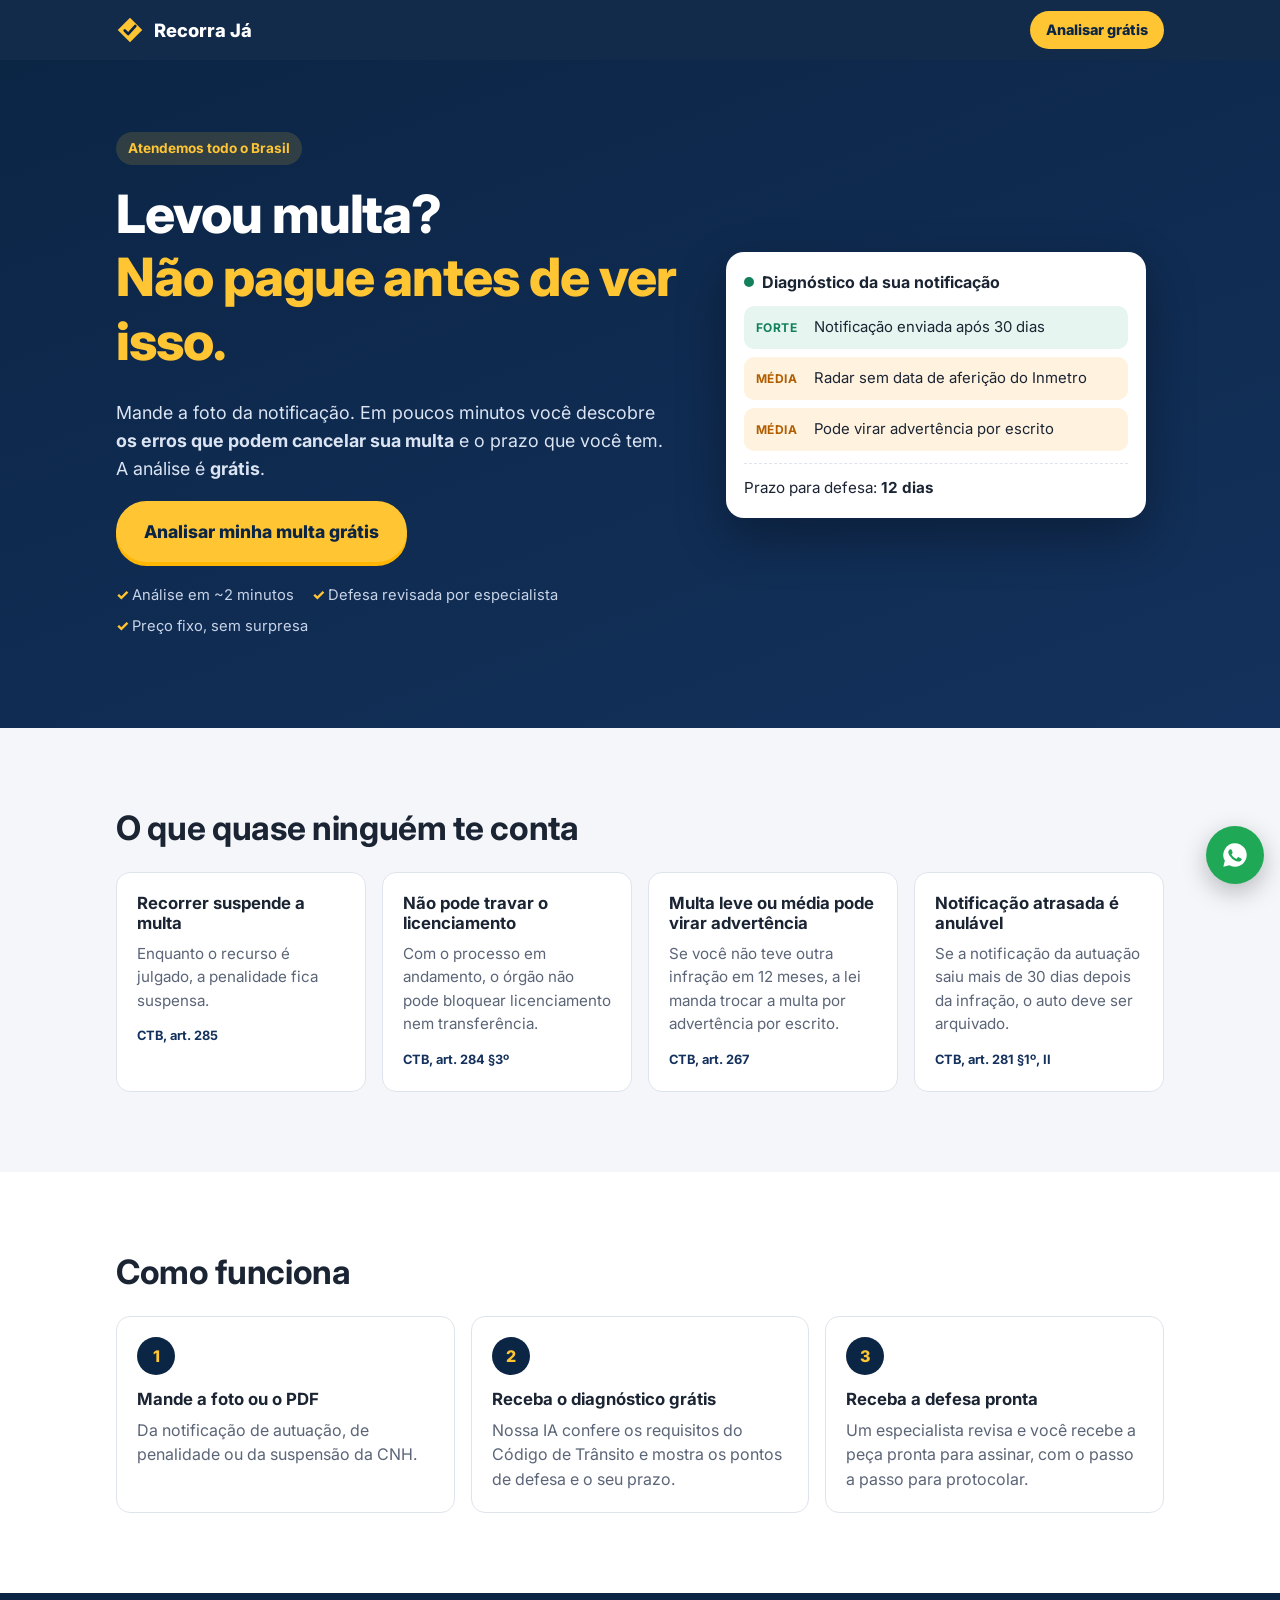
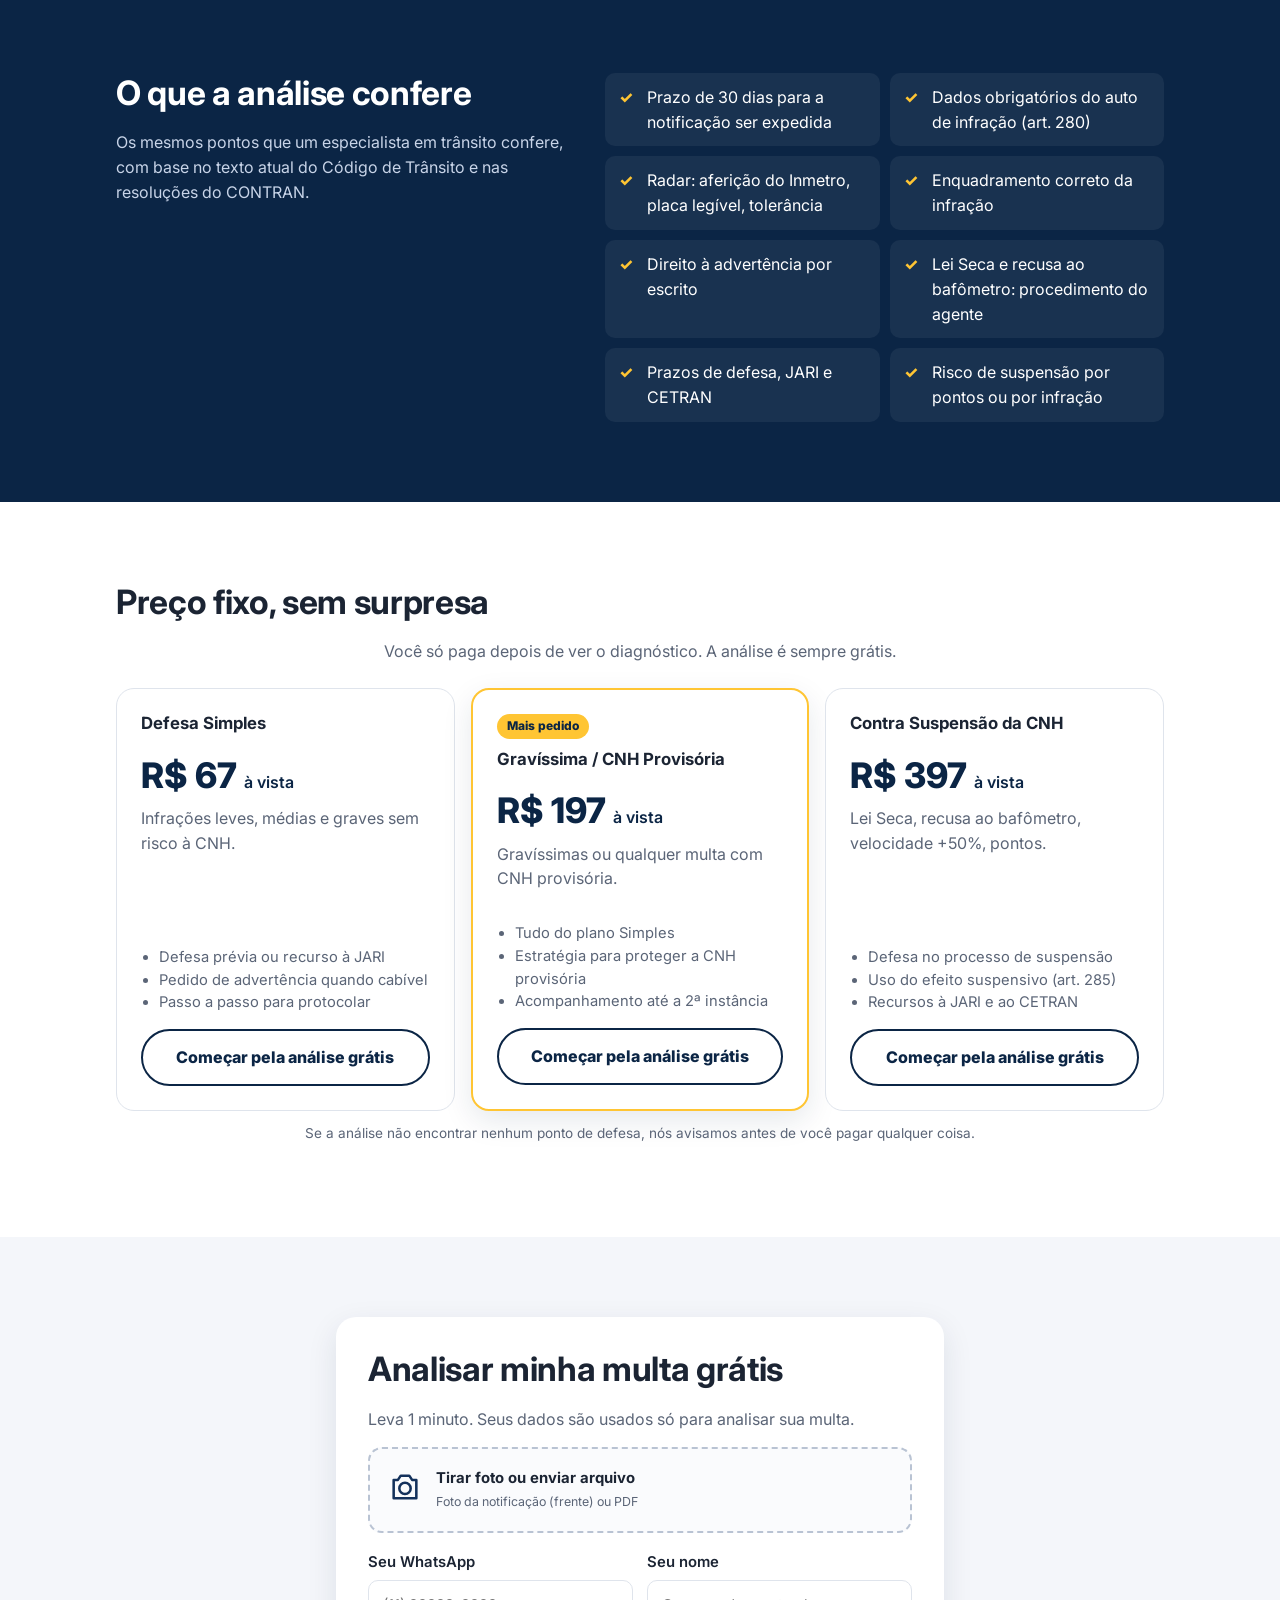
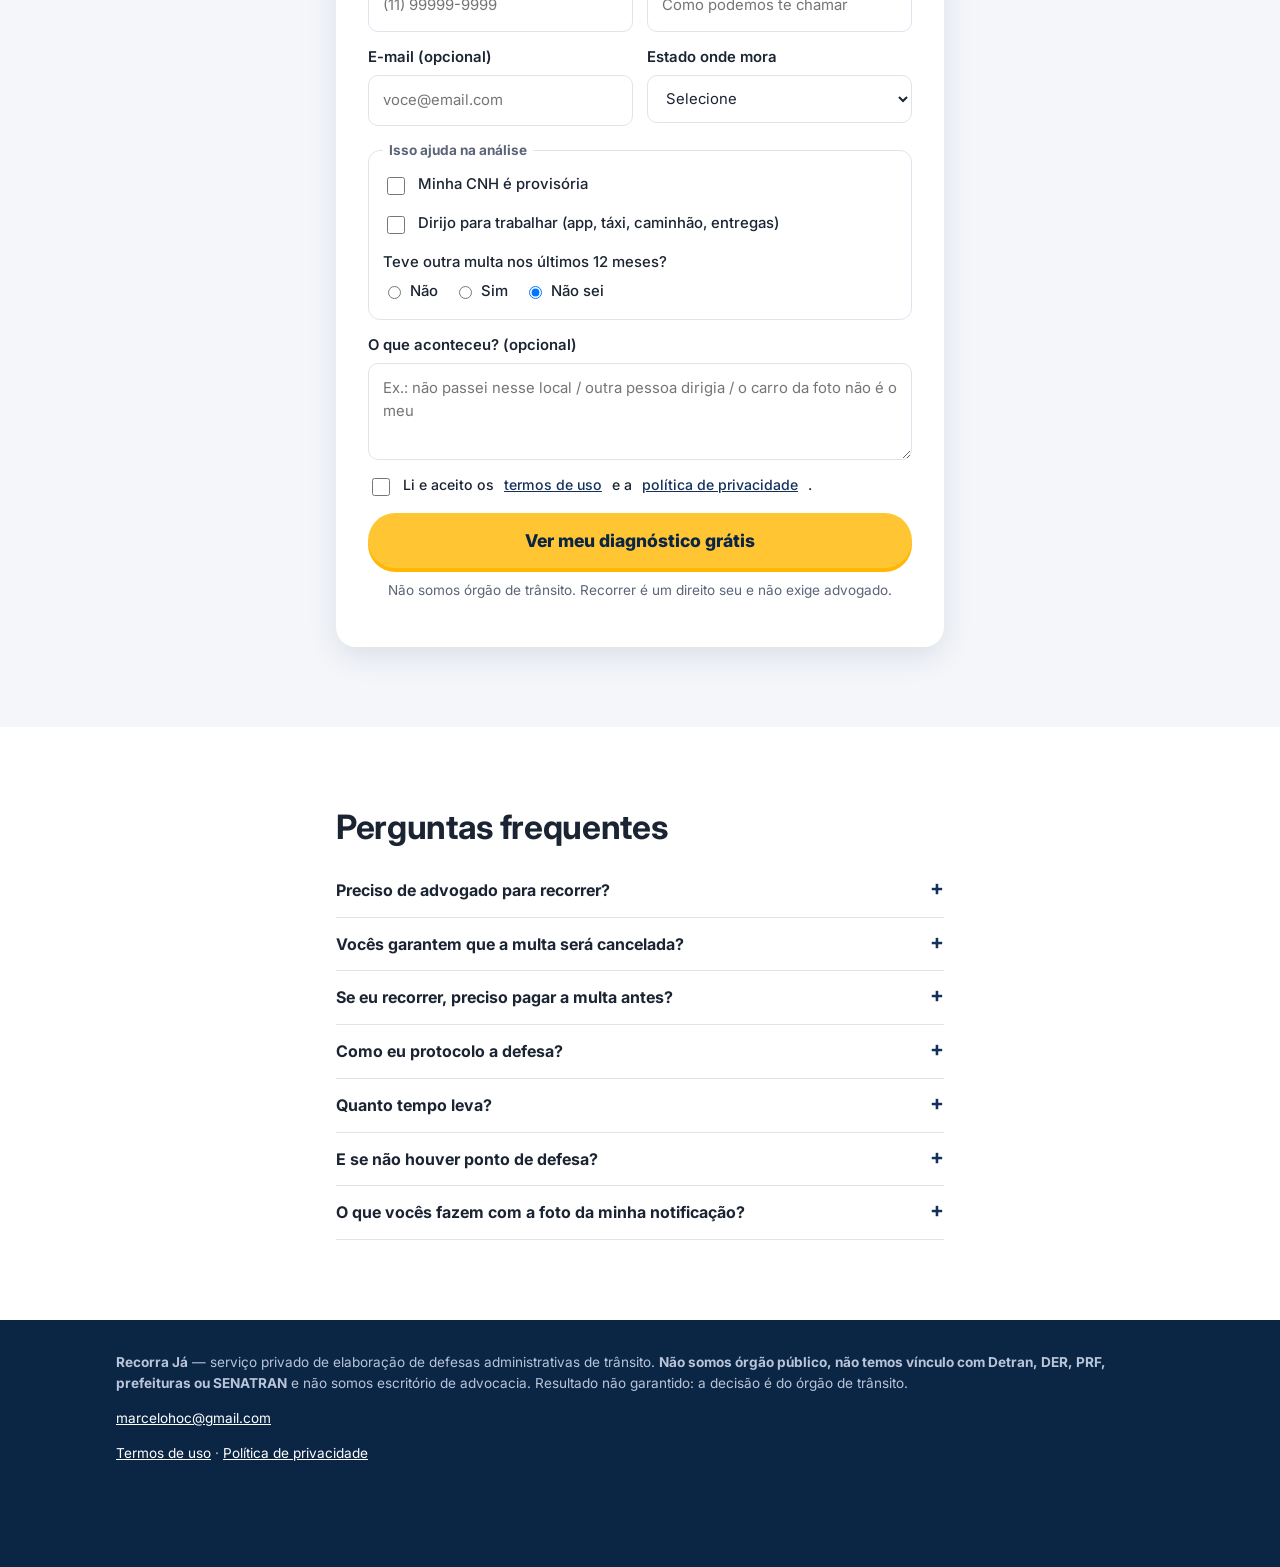
==== index.html @ ececc725 "Site Recorra Já: página de vendas e diagnóstico de multas com IA Co-Authored-By: Claude Opus 5.5 <no" ====
<!doctype html>
<html lang="pt-BR">
<head>
  <meta charset="utf-8">
  <meta name="viewport" content="width=device-width, initial-scale=1">
  <title>Recorra Já — Defesa de multa de trânsito com análise grátis</title>
  <meta name="description" content="Mande a foto da notificação e descubra em minutos os erros que podem cancelar sua multa. Defesa pronta, revisada por especialista, para todo o Brasil.">
  <meta property="og:title" content="Levou multa? Veja se ela tem erro antes de pagar.">
  <meta property="og:description" content="Análise grátis da sua notificação em minutos. Defesa pronta a partir de R$ 67.">
  <meta property="og:type" content="website">
  <meta name="theme-color" content="#0b2545">
  <link rel="icon" href="favicon.svg" type="image/svg+xml">
  <link rel="preconnect" href="https://fonts.googleapis.com">
  <link rel="preconnect" href="https://fonts.gstatic.com" crossorigin>
  <link href="https://fonts.googleapis.com/css2?family=Inter:wght@400;500;600;700;800&display=swap" rel="stylesheet">
  <link rel="stylesheet" href="assets/style.css">
  <script src="config.js"></script>
</head>
<body>

<header class="topo">
  <div class="wrap topo-in">
    <a class="logo" href="#" aria-label="Recorra Já — início">
      <svg width="28" height="28" viewBox="0 0 32 32" aria-hidden="true"><path d="M16 2 30 16 16 30 2 16Z" fill="#ffc533"/><path d="m10 16.5 4 4 8-9" fill="none" stroke="#0b2545" stroke-width="3.2" stroke-linecap="round" stroke-linejoin="round"/></svg>
      <span>Recorra Já</span>
    </a>
    <a class="btn btn-sm" href="#analisar">Analisar grátis</a>
  </div>
</header>

<main>

<!-- HERO -->
<section class="hero">
  <div class="wrap hero-in">
    <div>
      <p class="selo">Atendemos todo o Brasil</p>
      <h1>Levou multa? <span class="destaque">Não pague antes de ver isso.</span></h1>
      <p class="sub">Mande a foto da notificação. Em poucos minutos você descobre <b>os erros que podem cancelar sua multa</b> e o prazo que você tem. A análise é <b>grátis</b>.</p>
      <a class="btn btn-lg" href="#analisar">Analisar minha multa grátis</a>
      <ul class="garantias">
        <li>Análise em ~2 minutos</li>
        <li>Defesa revisada por especialista</li>
        <li>Preço fixo, sem surpresa</li>
      </ul>
    </div>
    <div class="hero-card" aria-hidden="true">
      <div class="hc-top"><span class="hc-dot"></span>Diagnóstico da sua notificação</div>
      <div class="hc-row forte"><b>Forte</b> Notificação enviada após 30 dias</div>
      <div class="hc-row media"><b>Média</b> Radar sem data de aferição do Inmetro</div>
      <div class="hc-row media"><b>Média</b> Pode virar advertência por escrito</div>
      <div class="hc-prazo">Prazo para defesa: <b>12 dias</b></div>
    </div>
  </div>
</section>

<!-- FATOS -->
<section class="fatos">
  <div class="wrap">
    <h2>O que quase ninguém te conta</h2>
    <div class="grid-4">
      <article class="fato"><h3>Recorrer suspende a multa</h3><p>Enquanto o recurso é julgado, a penalidade fica suspensa.</p><small>CTB, art. 285</small></article>
      <article class="fato"><h3>Não pode travar o licenciamento</h3><p>Com o processo em andamento, o órgão não pode bloquear licenciamento nem transferência.</p><small>CTB, art. 284 §3º</small></article>
      <article class="fato"><h3>Multa leve ou média pode virar advertência</h3><p>Se você não teve outra infração em 12 meses, a lei manda trocar a multa por advertência por escrito.</p><small>CTB, art. 267</small></article>
      <article class="fato"><h3>Notificação atrasada é anulável</h3><p>Se a notificação da autuação saiu mais de 30 dias depois da infração, o auto deve ser arquivado.</p><small>CTB, art. 281 §1º, II</small></article>
    </div>
  </div>
</section>

<!-- COMO FUNCIONA -->
<section class="como">
  <div class="wrap">
    <h2>Como funciona</h2>
    <ol class="passos">
      <li><span>1</span><h3>Mande a foto ou o PDF</h3><p>Da notificação de autuação, de penalidade ou da suspensão da CNH.</p></li>
      <li><span>2</span><h3>Receba o diagnóstico grátis</h3><p>Nossa IA confere os requisitos do Código de Trânsito e mostra os pontos de defesa e o seu prazo.</p></li>
      <li><span>3</span><h3>Receba a defesa pronta</h3><p>Um especialista revisa e você recebe a peça pronta para assinar, com o passo a passo para protocolar.</p></li>
    </ol>
  </div>
</section>

<!-- O QUE VERIFICAMOS -->
<section class="verifica">
  <div class="wrap two-col">
    <div>
      <h2>O que a análise confere</h2>
      <p class="muted">Os mesmos pontos que um especialista em trânsito confere, com base no texto atual do Código de Trânsito e nas resoluções do CONTRAN.</p>
    </div>
    <ul class="check">
      <li>Prazo de 30 dias para a notificação ser expedida</li>
      <li>Dados obrigatórios do auto de infração (art. 280)</li>
      <li>Radar: aferição do Inmetro, placa legível, tolerância</li>
      <li>Enquadramento correto da infração</li>
      <li>Direito à advertência por escrito</li>
      <li>Lei Seca e recusa ao bafômetro: procedimento do agente</li>
      <li>Prazos de defesa, JARI e CETRAN</li>
      <li>Risco de suspensão por pontos ou por infração</li>
    </ul>
  </div>
</section>

<!-- PLANOS -->
<section class="planos" id="planos">
  <div class="wrap">
    <h2>Preço fixo, sem surpresa</h2>
    <p class="muted center">Você só paga depois de ver o diagnóstico. A análise é sempre grátis.</p>
    <div class="grid-3" id="lista-planos"></div>
    <p class="nota center">Se a análise não encontrar nenhum ponto de defesa, nós avisamos antes de você pagar qualquer coisa.</p>
  </div>
</section>

<!-- DIAGNÓSTICO -->
<section class="analisar" id="analisar">
  <div class="wrap estreito">
    <div id="painel-form">
      <h2>Analisar minha multa grátis</h2>
      <p class="muted">Leva 1 minuto. Seus dados são usados só para analisar sua multa.</p>

      <form id="form" novalidate>
        <label class="upload" id="upload">
          <input type="file" id="arquivo" accept="image/*,application/pdf" required>
          <span class="up-icone" aria-hidden="true">
            <svg width="34" height="34" viewBox="0 0 24 24" fill="none" stroke="currentColor" stroke-width="1.8" stroke-linecap="round" stroke-linejoin="round"><path d="M4 7h3l2-3h6l2 3h3v13H4z"/><circle cx="12" cy="13" r="4"/></svg>
          </span>
          <span class="up-texto"><b>Tirar foto ou enviar arquivo</b><small>Foto da notificação (frente) ou PDF</small></span>
        </label>
        <p class="arquivo-nome" id="arquivo-nome" hidden></p>

        <div class="campos">
          <label>Seu WhatsApp<input type="tel" id="whatsapp" inputmode="tel" autocomplete="tel" placeholder="(11) 99999-9999" required></label>
          <label>Seu nome<input type="text" id="nome" autocomplete="name" placeholder="Como podemos te chamar"></label>
          <label>E-mail (opcional)<input type="email" id="email" autocomplete="email" placeholder="voce@email.com"></label>
          <label>Estado onde mora
            <select id="uf">
              <option value="">Selecione</option>
              <option>AC</option><option>AL</option><option>AP</option><option>AM</option><option>BA</option><option>CE</option><option>DF</option><option>ES</option><option>GO</option><option>MA</option><option>MT</option><option>MS</option><option>MG</option><option>PA</option><option>PB</option><option>PR</option><option>PE</option><option>PI</option><option>RJ</option><option>RN</option><option>RS</option><option>RO</option><option>RR</option><option>SC</option><option>SP</option><option>SE</option><option>TO</option>
            </select>
          </label>
        </div>

        <fieldset class="opcoes">
          <legend>Isso ajuda na análise</legend>
          <label class="chk"><input type="checkbox" id="cnh_provisoria"> Minha CNH é provisória</label>
          <label class="chk"><input type="checkbox" id="profissional"> Dirijo para trabalhar (app, táxi, caminhão, entregas)</label>
          <div class="radio-linha">
            <span>Teve outra multa nos últimos 12 meses?</span>
            <label><input type="radio" name="outra" value="não"> Não</label>
            <label><input type="radio" name="outra" value="sim"> Sim</label>
            <label><input type="radio" name="outra" value="não sei" checked> Não sei</label>
          </div>
        </fieldset>

        <label>O que aconteceu? (opcional)
          <textarea id="relato" rows="3" placeholder="Ex.: não passei nesse local / outra pessoa dirigia / o carro da foto não é o meu"></textarea>
        </label>

        <label class="chk consent"><input type="checkbox" id="consentimento" required> Li e aceito os <a href="termos.html" target="_blank">termos de uso</a> e a <a href="privacidade.html" target="_blank">política de privacidade</a>.</label>

        <p class="erro" id="erro" role="alert" hidden></p>
        <button class="btn btn-lg btn-bloco" type="submit" id="enviar">Ver meu diagnóstico grátis</button>
        <p class="nota center">Não somos órgão de trânsito. Recorrer é um direito seu e não exige advogado.</p>
      </form>
    </div>

    <div id="painel-carregando" hidden>
      <div class="carregando">
        <div class="spinner" aria-hidden="true"></div>
        <h2>Analisando sua notificação…</h2>
        <ul class="etapas" id="etapas">
          <li>Lendo os dados da notificação</li>
          <li>Conferindo os requisitos do auto de infração</li>
          <li>Verificando prazos de expedição e de defesa</li>
          <li>Procurando pontos de defesa</li>
          <li>Montando seu diagnóstico</li>
        </ul>
        <p class="muted">Pode levar até 2 minutos. Não feche esta página.</p>
      </div>
    </div>

    <div id="painel-resultado" hidden></div>
  </div>
</section>

<!-- FAQ -->
<section class="faq">
  <div class="wrap estreito">
    <h2>Perguntas frequentes</h2>
    <details><summary>Preciso de advogado para recorrer?</summary><p>Não. A defesa prévia e os recursos à JARI e ao CETRAN são administrativos e podem ser apresentados pelo próprio motorista ou proprietário. Nós preparamos a peça; você assina e protocola (ou nos chama para ajudar).</p></details>
    <details><summary>Vocês garantem que a multa será cancelada?</summary><p>Não, e desconfie de quem garante. Quem decide é o órgão de trânsito. O que garantimos é uma defesa técnica, dentro do prazo, baseada nos erros reais encontrados na sua notificação.</p></details>
    <details><summary>Se eu recorrer, preciso pagar a multa antes?</summary><p>Não. O recurso pode ser apresentado sem pagar a multa (CTB, art. 286). Se você pagar e o recurso for aceito, tem direito à devolução corrigida.</p></details>
    <details><summary>Como eu protocolo a defesa?</summary><p>Junto com a defesa você recebe o passo a passo para o seu órgão: pelo site ou app do Detran/órgão autuador, pela Carteira Digital de Trânsito quando disponível, ou presencialmente.</p></details>
    <details><summary>Quanto tempo leva?</summary><p>O diagnóstico sai em minutos. A defesa revisada é entregue em até 24 horas úteis após o pagamento, ou antes se o seu prazo estiver perto do fim.</p></details>
    <details><summary>E se não houver ponto de defesa?</summary><p>Nós te avisamos no diagnóstico, antes de qualquer pagamento. Se depois da revisão não houver defesa possível, devolvemos 100% do valor.</p></details>
    <details><summary>O que vocês fazem com a foto da minha notificação?</summary><p>Usamos só para analisar a sua multa e preparar a sua defesa. Não vendemos nem compartilhamos seus dados para outros fins. Veja a <a href="privacidade.html">política de privacidade</a>.</p></details>
  </div>
</section>

</main>

<footer class="rodape">
  <div class="wrap">
    <p><b>Recorra Já</b> — serviço privado de elaboração de defesas administrativas de trânsito. <b>Não somos órgão público, não temos vínculo com Detran, DER, PRF, prefeituras ou SENATRAN</b> e não somos escritório de advocacia. Resultado não garantido: a decisão é do órgão de trânsito.</p>
    <p id="dados-empresa"></p>
    <p><a href="termos.html">Termos de uso</a> · <a href="privacidade.html">Política de privacidade</a></p>
  </div>
</footer>

<a class="whats-flutuante" id="whats-flutuante" hidden aria-label="Falar no WhatsApp">
  <svg width="28" height="28" viewBox="0 0 24 24" fill="#fff" aria-hidden="true"><path d="M12 2a10 10 0 0 0-8.7 15l-1.3 5 5.1-1.3A10 10 0 1 0 12 2Zm5.5 14.2c-.2.7-1.3 1.3-1.9 1.4-.5.1-1.1.1-1.8-.1a16 16 0 0 1-1.6-.6 12.6 12.6 0 0 1-4.8-4.3 5.5 5.5 0 0 1-1.2-2.9 3.1 3.1 0 0 1 1-2.3 1 1 0 0 1 .7-.3h.5c.2 0 .4 0 .6.5l.9 2.1a.6.6 0 0 1 0 .5 1.9 1.9 0 0 1-.3.5l-.4.5c-.1.1-.3.3-.1.6a8.7 8.7 0 0 0 1.6 2 7.9 7.9 0 0 0 2.3 1.4c.3.1.5.1.6-.1l.9-1.1c.2-.3.4-.2.7-.1l2 1c.3.1.5.2.5.3a2.3 2.3 0 0 1-.1 1.2Z"/></svg>
</a>

<script src="assets/app.js"></script>
</body>
</html>
---- assets/style.css ----
:root {
  --azul: #0b2545;
  --azul-2: #13315c;
  --amarelo: #ffc533;
  --amarelo-2: #ffb703;
  --texto: #1b2433;
  --muted: #5b6577;
  --fundo: #ffffff;
  --fundo-2: #f4f6fa;
  --borda: #dfe4ec;
  --verde: #12805c;
  --verde-bg: #e6f5ef;
  --laranja: #b25e00;
  --laranja-bg: #fff3e0;
  --cinza-bg: #eef0f4;
  --vermelho: #b42318;
  --raio: 14px;
  --sombra: 0 10px 30px rgba(11, 37, 69, .10);
}

* { box-sizing: border-box; }
html { scroll-behavior: smooth; }
body {
  margin: 0;
  font-family: Inter, system-ui, -apple-system, "Segoe UI", Roboto, sans-serif;
  color: var(--texto);
  background: var(--fundo);
  line-height: 1.55;
  -webkit-font-smoothing: antialiased;
}
img, svg { max-width: 100%; }
a { color: var(--azul-2); }
h1, h2, h3 { line-height: 1.2; margin: 0 0 .5em; }
h2 { font-size: clamp(1.5rem, 4vw, 2.1rem); letter-spacing: -.01em; }
h3 { font-size: 1.05rem; }
p { margin: 0 0 1em; }

.wrap { width: 100%; max-width: 1080px; margin: 0 auto; padding: 0 16px; }
.estreito { max-width: 640px; }
.center { text-align: center; }
.muted { color: var(--muted); }
.nota { font-size: .85rem; color: var(--muted); margin-top: 12px; }
section { padding: 56px 0; }

/* Botões */
.btn {
  display: inline-block; border: 0; cursor: pointer; text-decoration: none; text-align: center;
  background: var(--amarelo); color: var(--azul); font-weight: 800; font-size: 1rem;
  padding: 14px 22px; border-radius: 999px; box-shadow: 0 4px 0 var(--amarelo-2);
  transition: transform .08s ease, box-shadow .08s ease, background .15s;
  font-family: inherit;
}
.btn:hover { background: #ffd35c; }
.btn:active { transform: translateY(2px); box-shadow: 0 2px 0 var(--amarelo-2); }
.btn:disabled { opacity: .6; cursor: progress; }
.btn-sm { padding: 8px 16px; font-size: .9rem; box-shadow: none; }
.btn-lg { padding: 17px 28px; font-size: 1.1rem; }
.btn-bloco { display: block; width: 100%; }
.btn-sec { background: #fff; color: var(--azul); border: 2px solid var(--azul); box-shadow: none; }
.btn-sec:hover { background: var(--fundo-2); }
.btn-whats { background: #1fa855; color: #fff; box-shadow: 0 4px 0 #16803f; }
.btn-whats:hover { background: #22b95d; }

/* Topo */
.topo { position: sticky; top: 0; z-index: 10; background: rgba(11, 37, 69, .97); backdrop-filter: blur(6px); }
.topo-in { display: flex; align-items: center; justify-content: space-between; height: 60px; }
.logo { display: flex; align-items: center; gap: 10px; color: #fff; text-decoration: none; font-weight: 800; font-size: 1.15rem; }

/* Hero */
.hero { background: linear-gradient(160deg, var(--azul) 0%, var(--azul-2) 100%); color: #fff; padding: 48px 0 64px; }
.hero-in { display: grid; gap: 40px; align-items: center; }
.selo { display: inline-block; background: rgba(255, 197, 51, .15); color: var(--amarelo); font-weight: 700; font-size: .85rem; padding: 6px 12px; border-radius: 999px; margin-bottom: 18px; }
.hero h1 { font-size: clamp(2rem, 7vw, 3.3rem); font-weight: 800; letter-spacing: -.02em; }
.destaque { color: var(--amarelo); display: block; }
.sub { font-size: 1.12rem; color: #dbe4f3; max-width: 560px; }
.garantias { list-style: none; padding: 0; margin: 22px 0 0; display: flex; flex-wrap: wrap; gap: 8px 18px; color: #c8d4e8; font-size: .92rem; }
.garantias li::before { content: "✓ "; color: var(--amarelo); font-weight: 800; }
.hero-card { background: #fff; color: var(--texto); border-radius: 18px; padding: 18px; box-shadow: 0 20px 50px rgba(0, 0, 0, .3); max-width: 420px; }
.hc-top { font-weight: 700; display: flex; align-items: center; gap: 8px; margin-bottom: 12px; }
.hc-dot { width: 10px; height: 10px; border-radius: 50%; background: var(--verde); }
.hc-row { padding: 10px 12px; border-radius: 10px; margin-bottom: 8px; font-size: .93rem; }
.hc-row b { display: inline-block; min-width: 54px; font-size: .75rem; text-transform: uppercase; letter-spacing: .04em; }
.hc-row.forte { background: var(--verde-bg); } .hc-row.forte b { color: var(--verde); }
.hc-row.media { background: var(--laranja-bg); } .hc-row.media b { color: var(--laranja); }
.hc-prazo { margin-top: 12px; padding-top: 12px; border-top: 1px dashed var(--borda); font-size: .95rem; }

/* Fatos */
.fatos { background: var(--fundo-2); }
.grid-4, .grid-3 { display: grid; gap: 16px; margin-top: 24px; }
.fato { background: #fff; border: 1px solid var(--borda); border-radius: var(--raio); padding: 20px; }
.fato p { color: var(--muted); font-size: .95rem; margin-bottom: 10px; }
.fato small { font-weight: 700; color: var(--azul-2); font-size: .8rem; }

/* Como funciona */
.passos { list-style: none; padding: 0; margin: 24px 0 0; display: grid; gap: 16px; counter-reset: p; }
.passos li { position: relative; padding: 20px 20px 20px 72px; border: 1px solid var(--borda); border-radius: var(--raio); }
.passos li span { position: absolute; left: 20px; top: 20px; width: 38px; height: 38px; display: grid; place-items: center; border-radius: 50%; background: var(--azul); color: var(--amarelo); font-weight: 800; }
.passos p { color: var(--muted); margin: 0; }

/* Verificação */
.verifica { background: var(--azul); color: #fff; }
.verifica .muted { color: #c8d4e8; }
.two-col { display: grid; gap: 24px; }
.check { list-style: none; padding: 0; margin: 0; display: grid; gap: 10px; }
.check li { padding: 12px 14px 12px 42px; background: rgba(255, 255, 255, .06); border-radius: 10px; position: relative; }
.check li::before { content: "✓"; position: absolute; left: 14px; color: var(--amarelo); font-weight: 800; }

/* Planos */
.plano { border: 1px solid var(--borda); border-radius: 18px; padding: 24px; display: flex; flex-direction: column; background: #fff; }
.plano.popular { border: 2px solid var(--amarelo); box-shadow: var(--sombra); }
.plano .tag { align-self: flex-start; background: var(--amarelo); color: var(--azul); font-size: .75rem; font-weight: 800; padding: 3px 10px; border-radius: 999px; margin-bottom: 10px; }
.plano .preco { font-size: 2.2rem; font-weight: 800; color: var(--azul); margin: 6px 0 4px; }
.plano .preco small { font-size: 1rem; font-weight: 600; }
.plano p { color: var(--muted); flex: 1; }
.plano ul { padding-left: 18px; color: var(--muted); font-size: .92rem; }

/* Formulário */
.analisar { background: var(--fundo-2); }
#painel-form, .carregando, .resultado { background: #fff; border-radius: 20px; padding: 24px; box-shadow: var(--sombra); }
form label { display: block; font-weight: 600; font-size: .93rem; margin-bottom: 14px; }
input[type=text], input[type=tel], input[type=email], select, textarea {
  display: block; width: 100%; margin-top: 6px; padding: 13px 14px; font: inherit; font-weight: 400;
  border: 1.5px solid var(--borda); border-radius: 10px; background: #fff; color: var(--texto);
}
input:focus, select:focus, textarea:focus { outline: 3px solid rgba(255, 197, 51, .5); border-color: var(--amarelo-2); }
.upload { display: flex; align-items: center; gap: 14px; border: 2px dashed #b9c3d3; border-radius: 14px; padding: 18px; cursor: pointer; background: #fafbfd; transition: border-color .15s, background .15s; }
.upload:hover, .upload.ok { border-color: var(--azul-2); background: #f1f5fb; }
.upload input { position: absolute; width: 1px; height: 1px; opacity: 0; }
.up-icone { color: var(--azul-2); flex: none; }
.up-texto b { display: block; }
.up-texto small { color: var(--muted); font-weight: 400; }
.arquivo-nome { font-size: .9rem; color: var(--verde); font-weight: 600; margin: 8px 0 0; }
.campos { display: grid; gap: 0 14px; margin-top: 18px; }
.opcoes { border: 1px solid var(--borda); border-radius: 12px; padding: 12px 14px 4px; margin: 0 0 14px; }
.opcoes legend { font-weight: 700; font-size: .85rem; padding: 0 6px; color: var(--muted); }
.chk { display: flex !important; gap: 10px; align-items: flex-start; font-weight: 500 !important; }
.chk input { margin-top: 4px; width: 18px; height: 18px; flex: none; }
.radio-linha { display: flex; flex-wrap: wrap; gap: 6px 16px; align-items: center; font-size: .93rem; margin-bottom: 12px; }
.radio-linha span { width: 100%; font-weight: 500; }
.radio-linha label { display: flex; gap: 6px; align-items: center; margin: 0; font-weight: 500; }
.consent { font-size: .88rem; }
.erro { background: #fdecea; color: var(--vermelho); padding: 12px 14px; border-radius: 10px; font-weight: 600; font-size: .93rem; }

/* Carregando */
.carregando { text-align: center; }
.spinner { width: 54px; height: 54px; margin: 8px auto 18px; border: 5px solid var(--cinza-bg); border-top-color: var(--amarelo-2); border-radius: 50%; animation: gira 1s linear infinite; }
@keyframes gira { to { transform: rotate(360deg); } }
.etapas { list-style: none; padding: 0; text-align: left; max-width: 380px; margin: 18px auto; }
.etapas li { padding: 6px 0 6px 30px; position: relative; color: #9aa3b2; transition: color .3s; }
.etapas li::before { content: "○"; position: absolute; left: 6px; }
.etapas li.ativa { color: var(--texto); font-weight: 600; }
.etapas li.ativa::before { content: "◐"; color: var(--amarelo-2); }
.etapas li.feita { color: var(--verde); }
.etapas li.feita::before { content: "✓"; color: var(--verde); }

/* Resultado */
.res-topo { display: flex; justify-content: space-between; align-items: baseline; gap: 10px; flex-wrap: wrap; }
.res-pedido { font-size: .8rem; color: var(--muted); }
.prazo-box { display: flex; align-items: center; gap: 14px; padding: 14px 16px; border-radius: 14px; margin: 14px 0; background: var(--cinza-bg); }
.prazo-box .dias { font-size: 2rem; font-weight: 800; line-height: 1; }
.prazo-box.urgente { background: #fdecea; } .prazo-box.urgente .dias { color: var(--vermelho); }
.prazo-box.ok { background: var(--verde-bg); } .prazo-box.ok .dias { color: var(--verde); }
.dados-multa { font-size: .92rem; background: var(--fundo-2); border-radius: 12px; padding: 12px 14px; margin: 12px 0; }
.dados-multa div { display: flex; justify-content: space-between; gap: 12px; padding: 3px 0; }
.dados-multa span { color: var(--muted); }
.dados-multa b { text-align: right; }
.pontos { list-style: none; padding: 0; margin: 10px 0; display: grid; gap: 10px; }
.ponto { border-radius: 12px; padding: 12px 14px; border-left: 5px solid; }
.ponto.forte { background: var(--verde-bg); border-color: var(--verde); }
.ponto.media { background: var(--laranja-bg); border-color: var(--laranja); }
.ponto.fraca { background: var(--cinza-bg); border-color: #8c96a8; }
.ponto .forca { font-size: .7rem; font-weight: 800; text-transform: uppercase; letter-spacing: .05em; }
.ponto.forte .forca { color: var(--verde); } .ponto.media .forca { color: var(--laranja); } .ponto.fraca .forca { color: #5b6577; }
.ponto h4 { margin: 2px 0 4px; font-size: 1rem; }
.ponto p { margin: 0; font-size: .93rem; }
.ponto small { display: block; margin-top: 6px; color: var(--muted); font-size: .8rem; }
.bloqueado { position: relative; border: 1px dashed #b9c3d3; border-radius: 12px; padding: 14px; margin: 14px 0; overflow: hidden; }
.bloqueado .borrado { filter: blur(4px); user-select: none; color: var(--muted); font-family: Georgia, serif; font-size: .9rem; }
.bloqueado .cadeado { position: absolute; inset: 0; display: grid; place-items: center; background: rgba(255, 255, 255, .55); font-weight: 700; text-align: center; padding: 10px; }
.oferta { border: 2px solid var(--amarelo); border-radius: 16px; padding: 18px; margin-top: 18px; background: #fffaf0; }
.oferta .preco { font-size: 2rem; font-weight: 800; color: var(--azul); }
.oferta .acoes { display: grid; gap: 10px; margin-top: 12px; }
.alerta { background: #fdecea; color: var(--vermelho); border-radius: 12px; padding: 12px 14px; font-weight: 600; font-size: .93rem; margin: 12px 0; }
.pendencias { font-size: .92rem; color: var(--muted); }

/* FAQ */
details { border-bottom: 1px solid var(--borda); padding: 14px 0; }
summary { font-weight: 700; cursor: pointer; list-style: none; display: flex; justify-content: space-between; gap: 10px; }
summary::after { content: "+"; font-size: 1.3rem; line-height: 1; color: var(--azul-2); }
details[open] summary::after { content: "–"; }
details p { color: var(--muted); margin: 10px 0 0; }

/* Rodapé */
.rodape { background: var(--azul); color: #b8c4d8; font-size: .85rem; padding: 32px 0 90px; }
.rodape a { color: #fff; }

/* WhatsApp flutuante */
.whats-flutuante { position: fixed; right: 16px; bottom: 16px; width: 58px; height: 58px; border-radius: 50%; background: #1fa855; display: grid; place-items: center; box-shadow: 0 8px 24px rgba(0, 0, 0, .25); z-index: 20; }

/* Páginas legais */
.legal { padding: 40px 0 60px; }
.legal h1 { font-size: 1.8rem; }
.legal h2 { font-size: 1.2rem; margin-top: 1.6em; }
.legal p, .legal li { color: #3a4456; }

@media (min-width: 720px) {
  section { padding: 80px 0; }
  .hero { padding: 72px 0 90px; }
  .hero-in { grid-template-columns: 1.3fr 1fr; }
  .grid-4 { grid-template-columns: repeat(2, 1fr); }
  .grid-3 { grid-template-columns: repeat(3, 1fr); }
  .passos { grid-template-columns: repeat(3, 1fr); }
  .passos li { padding: 72px 20px 20px; }
  .two-col { grid-template-columns: 1fr 1.2fr; align-items: start; }
  .check { grid-template-columns: 1fr 1fr; }
  .campos { grid-template-columns: 1fr 1fr; }
  #painel-form, .carregando, .resultado { padding: 32px; }
  .oferta .acoes { grid-template-columns: 1fr 1fr; }
}
@media (min-width: 1000px) {
  .grid-4 { grid-template-columns: repeat(4, 1fr); }
}
@media (prefers-reduced-motion: reduce) {
  * { animation: none !important; transition: none !important; scroll-behavior: auto !important; }
}
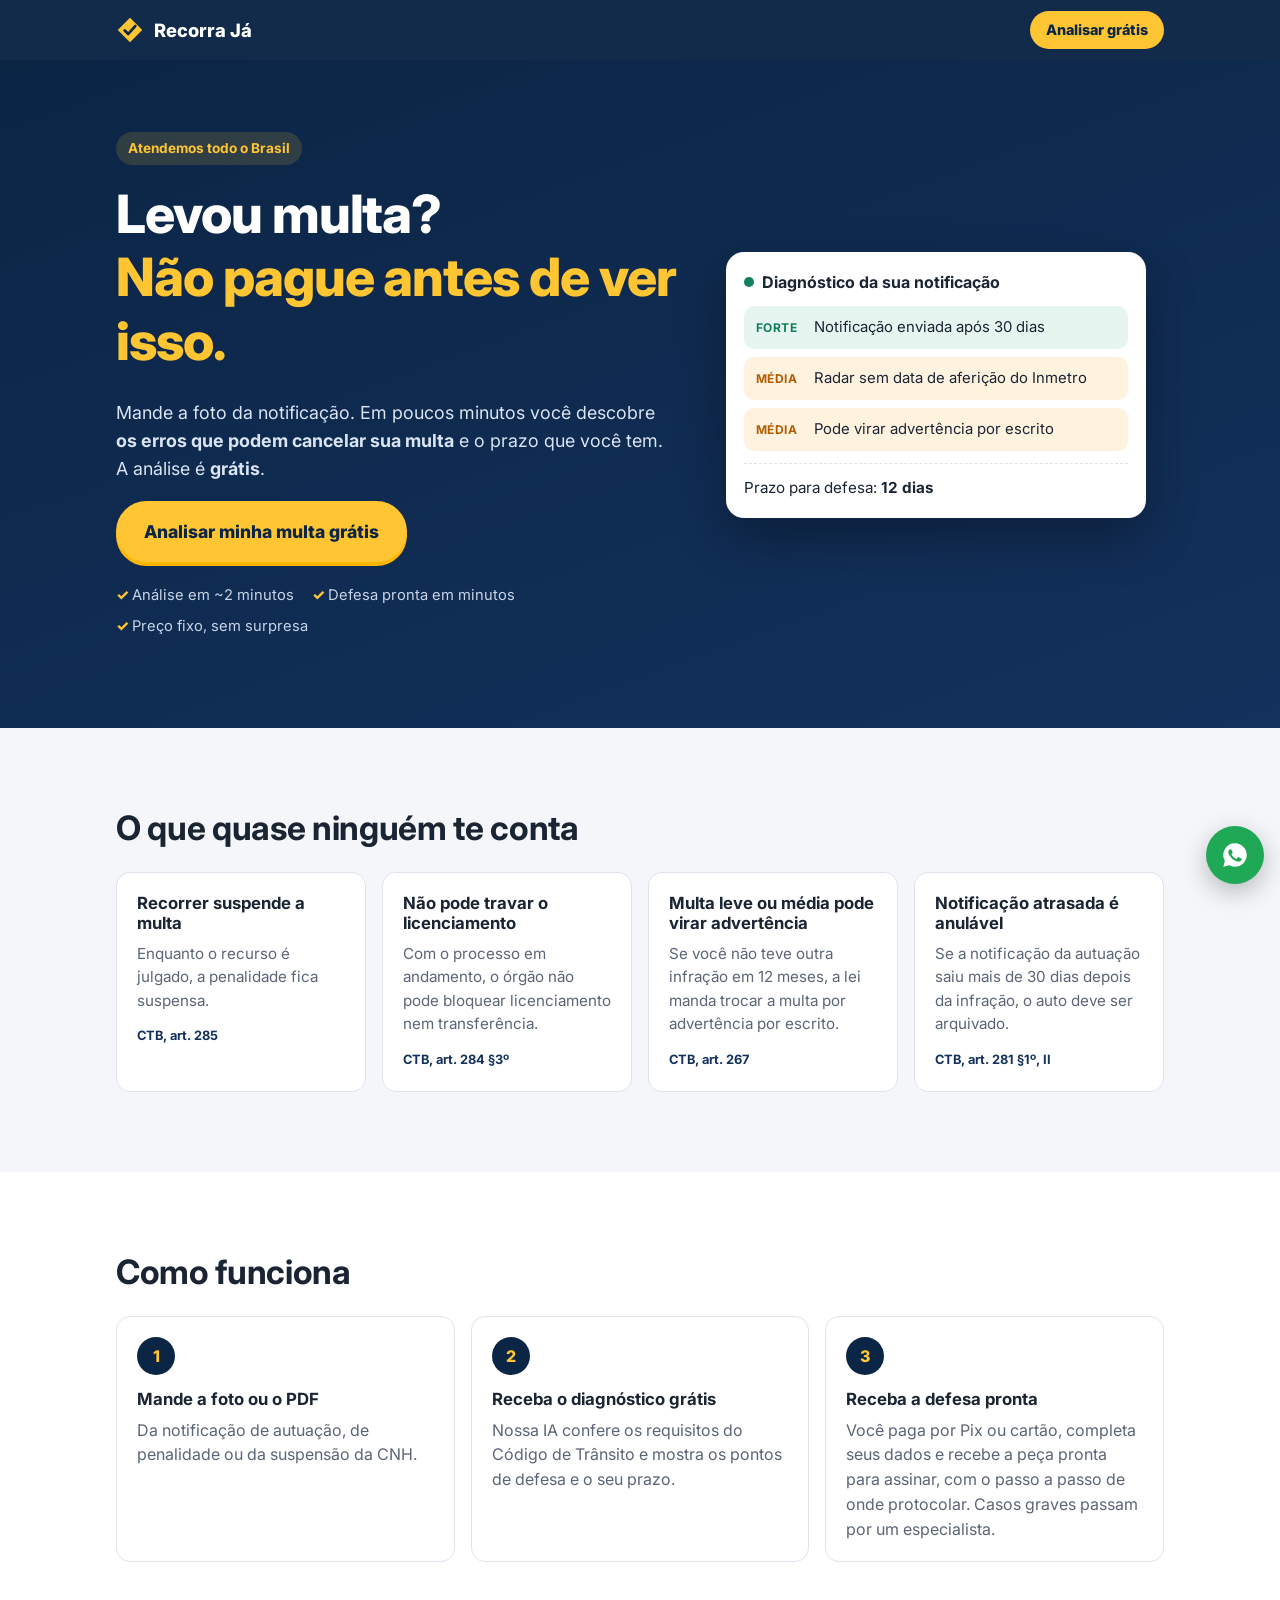
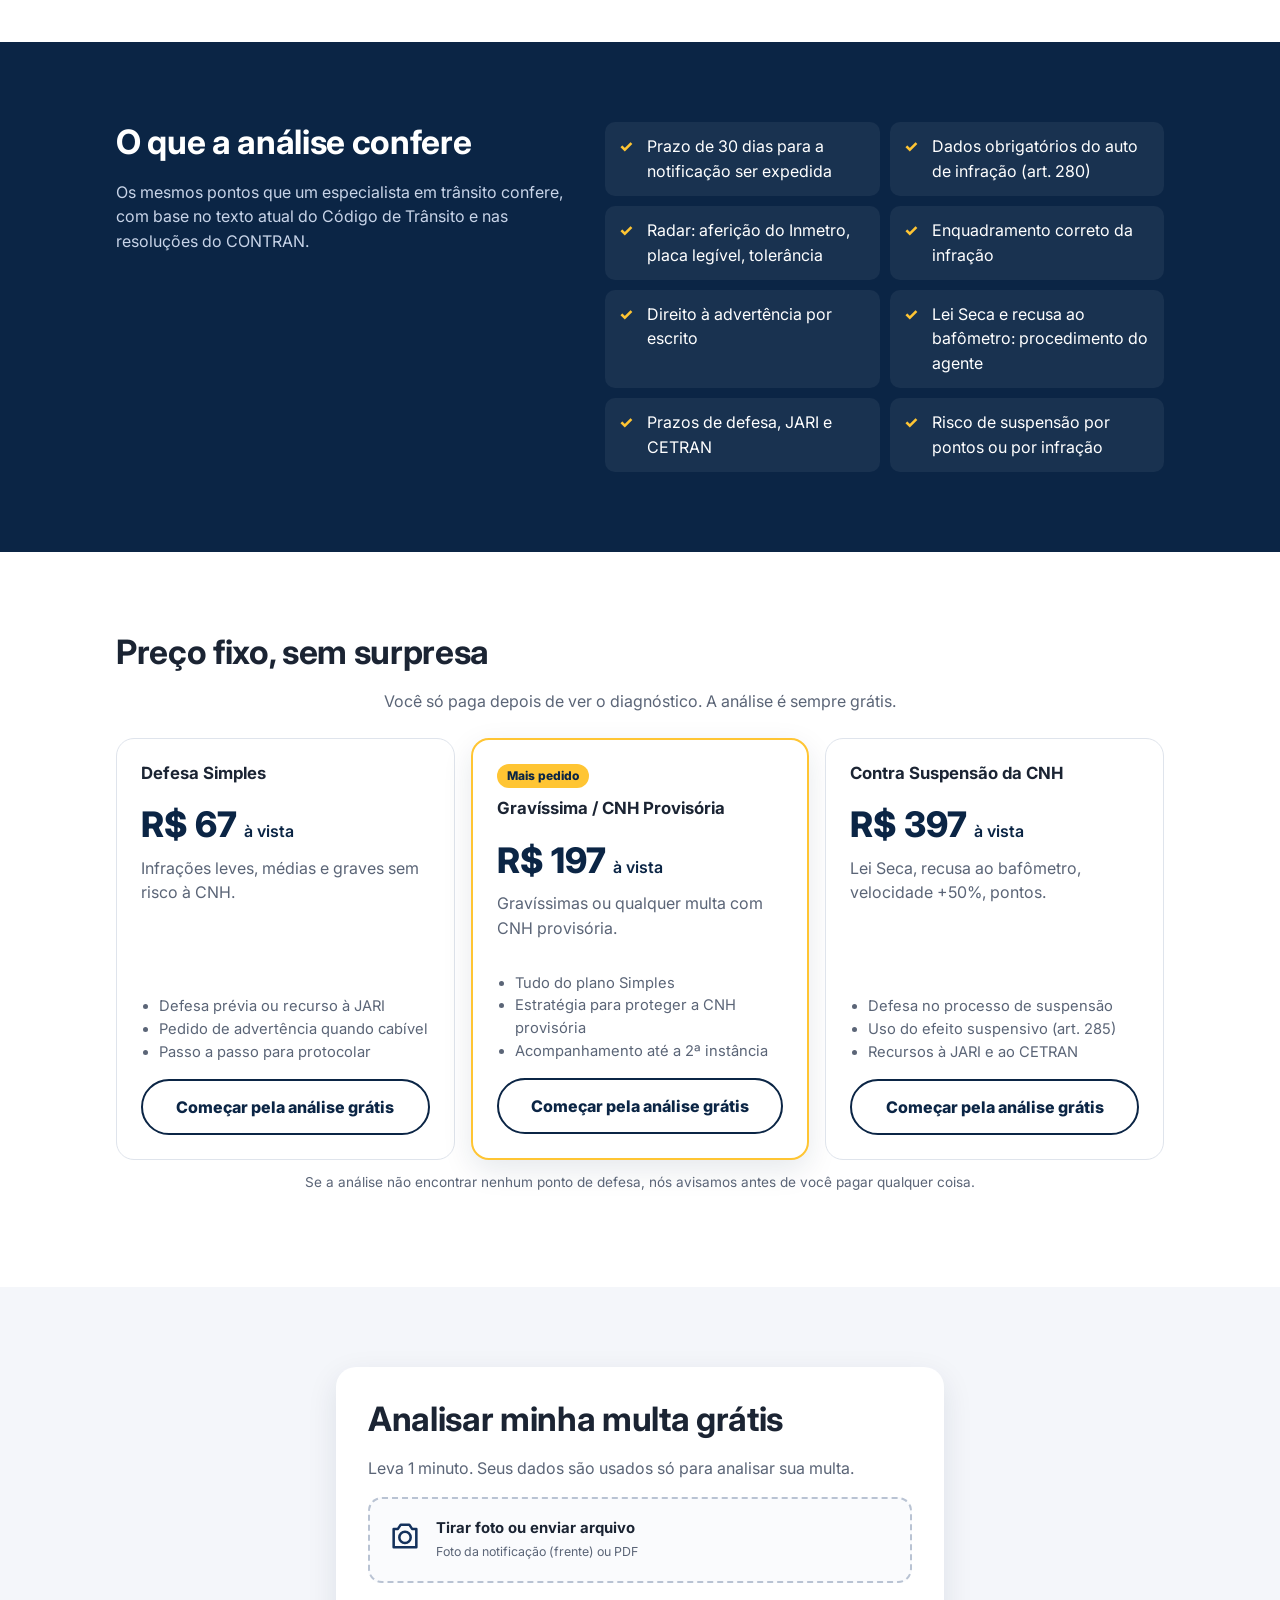
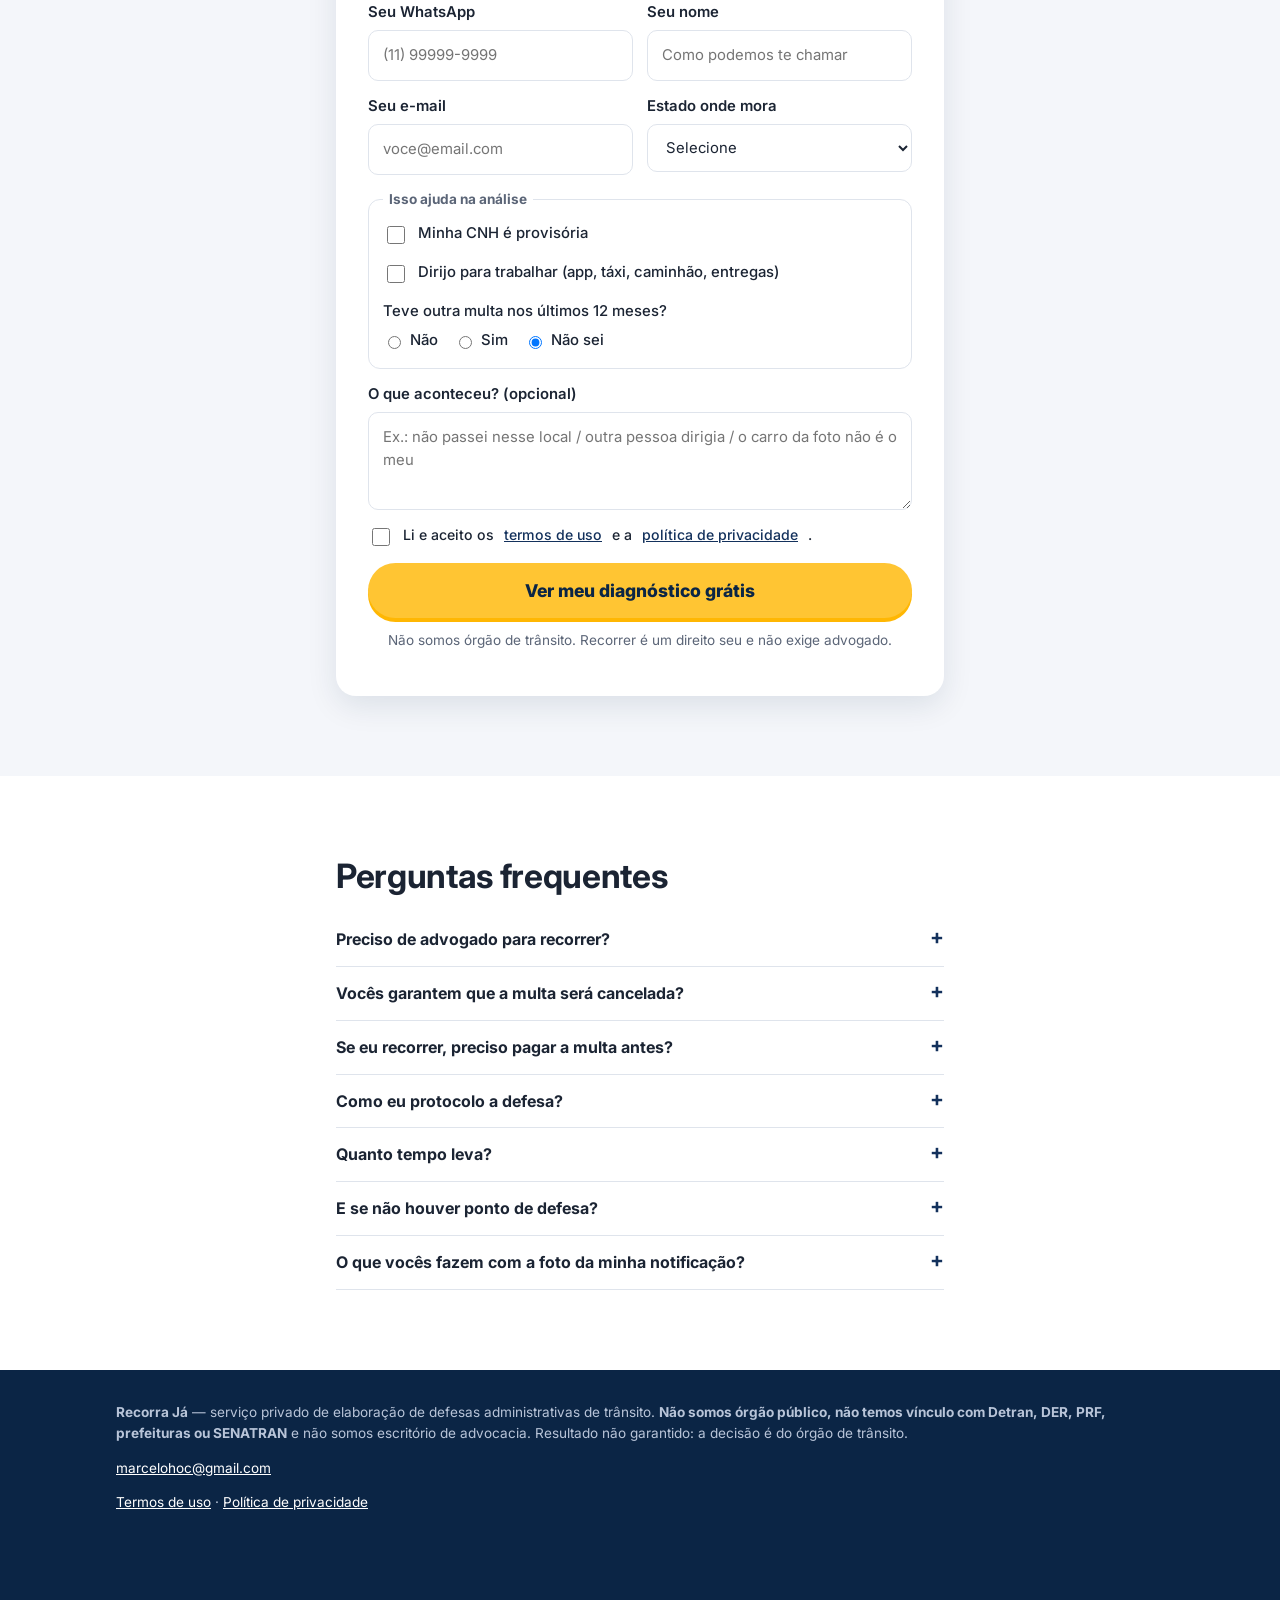
==== commit 6056b5d1: "Fluxo completo: diagnóstico assíncrono, pagamento Mercado Pago, dados do cliente e entrega da defesa" ====
--- a/index.html
+++ b/index.html
@@ -4,7 +4,7 @@
   <meta charset="utf-8">
   <meta name="viewport" content="width=device-width, initial-scale=1">
   <title>Recorra Já — Defesa de multa de trânsito com análise grátis</title>
-  <meta name="description" content="Mande a foto da notificação e descubra em minutos os erros que podem cancelar sua multa. Defesa pronta, revisada por especialista, para todo o Brasil.">
+  <meta name="description" content="Mande a foto da notificação e descubra em minutos os erros que podem cancelar sua multa. Defesa pronta com seus dados e o passo a passo para protocolar, em todo o Brasil.">
   <meta property="og:title" content="Levou multa? Veja se ela tem erro antes de pagar.">
   <meta property="og:description" content="Análise grátis da sua notificação em minutos. Defesa pronta a partir de R$ 67.">
   <meta property="og:type" content="website">
@@ -40,7 +40,7 @@
       <a class="btn btn-lg" href="#analisar">Analisar minha multa grátis</a>
       <ul class="garantias">
         <li>Análise em ~2 minutos</li>
-        <li>Defesa revisada por especialista</li>
+        <li>Defesa pronta em minutos</li>
         <li>Preço fixo, sem surpresa</li>
       </ul>
     </div>
@@ -74,7 +74,7 @@
     <ol class="passos">
       <li><span>1</span><h3>Mande a foto ou o PDF</h3><p>Da notificação de autuação, de penalidade ou da suspensão da CNH.</p></li>
       <li><span>2</span><h3>Receba o diagnóstico grátis</h3><p>Nossa IA confere os requisitos do Código de Trânsito e mostra os pontos de defesa e o seu prazo.</p></li>
-      <li><span>3</span><h3>Receba a defesa pronta</h3><p>Um especialista revisa e você recebe a peça pronta para assinar, com o passo a passo para protocolar.</p></li>
+      <li><span>3</span><h3>Receba a defesa pronta</h3><p>Você paga por Pix ou cartão, completa seus dados e recebe a peça pronta para assinar, com o passo a passo de onde protocolar. Casos graves passam por um especialista.</p></li>
     </ol>
   </div>
 </section>
@@ -129,7 +129,7 @@
         <div class="campos">
           <label>Seu WhatsApp<input type="tel" id="whatsapp" inputmode="tel" autocomplete="tel" placeholder="(11) 99999-9999" required></label>
           <label>Seu nome<input type="text" id="nome" autocomplete="name" placeholder="Como podemos te chamar"></label>
-          <label>E-mail (opcional)<input type="email" id="email" autocomplete="email" placeholder="voce@email.com"></label>
+          <label>Seu e-mail<input type="email" id="email" autocomplete="email" placeholder="voce@email.com" required></label>
           <label>Estado onde mora
             <select id="uf">
               <option value="">Selecione</option>
@@ -188,8 +188,8 @@
     <details><summary>Preciso de advogado para recorrer?</summary><p>Não. A defesa prévia e os recursos à JARI e ao CETRAN são administrativos e podem ser apresentados pelo próprio motorista ou proprietário. Nós preparamos a peça; você assina e protocola (ou nos chama para ajudar).</p></details>
     <details><summary>Vocês garantem que a multa será cancelada?</summary><p>Não, e desconfie de quem garante. Quem decide é o órgão de trânsito. O que garantimos é uma defesa técnica, dentro do prazo, baseada nos erros reais encontrados na sua notificação.</p></details>
     <details><summary>Se eu recorrer, preciso pagar a multa antes?</summary><p>Não. O recurso pode ser apresentado sem pagar a multa (CTB, art. 286). Se você pagar e o recurso for aceito, tem direito à devolução corrigida.</p></details>
-    <details><summary>Como eu protocolo a defesa?</summary><p>Junto com a defesa você recebe o passo a passo para o seu órgão: pelo site ou app do Detran/órgão autuador, pela Carteira Digital de Trânsito quando disponível, ou presencialmente.</p></details>
-    <details><summary>Quanto tempo leva?</summary><p>O diagnóstico sai em minutos. A defesa revisada é entregue em até 24 horas úteis após o pagamento, ou antes se o seu prazo estiver perto do fim.</p></details>
+    <details><summary>Como eu protocolo a defesa?</summary><p>Junto com a defesa você recebe um guia feito para o seu caso: como assinar, onde protocolar (pela Carteira Digital de Trânsito quando o órgão aceita, pelo canal indicado na própria notificação, pelos Correios com AR ou presencialmente), quais documentos anexar e o que acontece depois.</p></details>
+    <details><summary>Quanto tempo leva?</summary><p>O diagnóstico sai em minutos. Depois do pagamento e dos seus dados, a defesa fica pronta em poucos minutos na maioria dos casos. Casos graves (como risco de suspensão da CNH) passam por um especialista e são entregues em até 24 horas úteis.</p></details>
     <details><summary>E se não houver ponto de defesa?</summary><p>Nós te avisamos no diagnóstico, antes de qualquer pagamento. Se depois da revisão não houver defesa possível, devolvemos 100% do valor.</p></details>
     <details><summary>O que vocês fazem com a foto da minha notificação?</summary><p>Usamos só para analisar a sua multa e preparar a sua defesa. Não vendemos nem compartilhamos seus dados para outros fins. Veja a <a href="privacidade.html">política de privacidade</a>.</p></details>
   </div>
--- a/assets/style.css
+++ b/assets/style.css
@@ -223,3 +223,21 @@
 @media (prefers-reduced-motion: reduce) {
   * { animation: none !important; transition: none !important; scroll-behavior: auto !important; }
 }
+
+/* Entrega da defesa */
+.acoes-defesa { display: grid; gap: 10px; margin-top: 14px; }
+.folha { background: #fff; color: #111; margin: 18px 0; padding: 28px 24px; border-radius: 6px; box-shadow: var(--sombra);
+  font-family: Georgia, "Times New Roman", serif; font-size: 15px; line-height: 1.7; white-space: pre-wrap; word-wrap: break-word; }
+.guia h2 { font-size: 1.3rem; }
+.guia h3 { margin-top: 1.2em; }
+.passos-guia { padding-left: 20px; }
+.passos-guia li { margin-bottom: 10px; }
+@media (min-width: 720px) { .acoes-defesa { grid-template-columns: 1fr 1fr; } .folha { padding: 56px 64px; } }
+@media print {
+  @page { size: A4; margin: 22mm 20mm; }
+  body { background: #fff !important; }
+  .nao-imprimir, .topo, .rodape, .whats-flutuante { display: none !important; }
+  .analisar { padding: 0 !important; background: #fff !important; min-height: 0 !important; }
+  .wrap { max-width: none !important; padding: 0 !important; }
+  .folha { box-shadow: none !important; margin: 0 !important; padding: 0 !important; font-size: 12pt; line-height: 1.6; }
+}
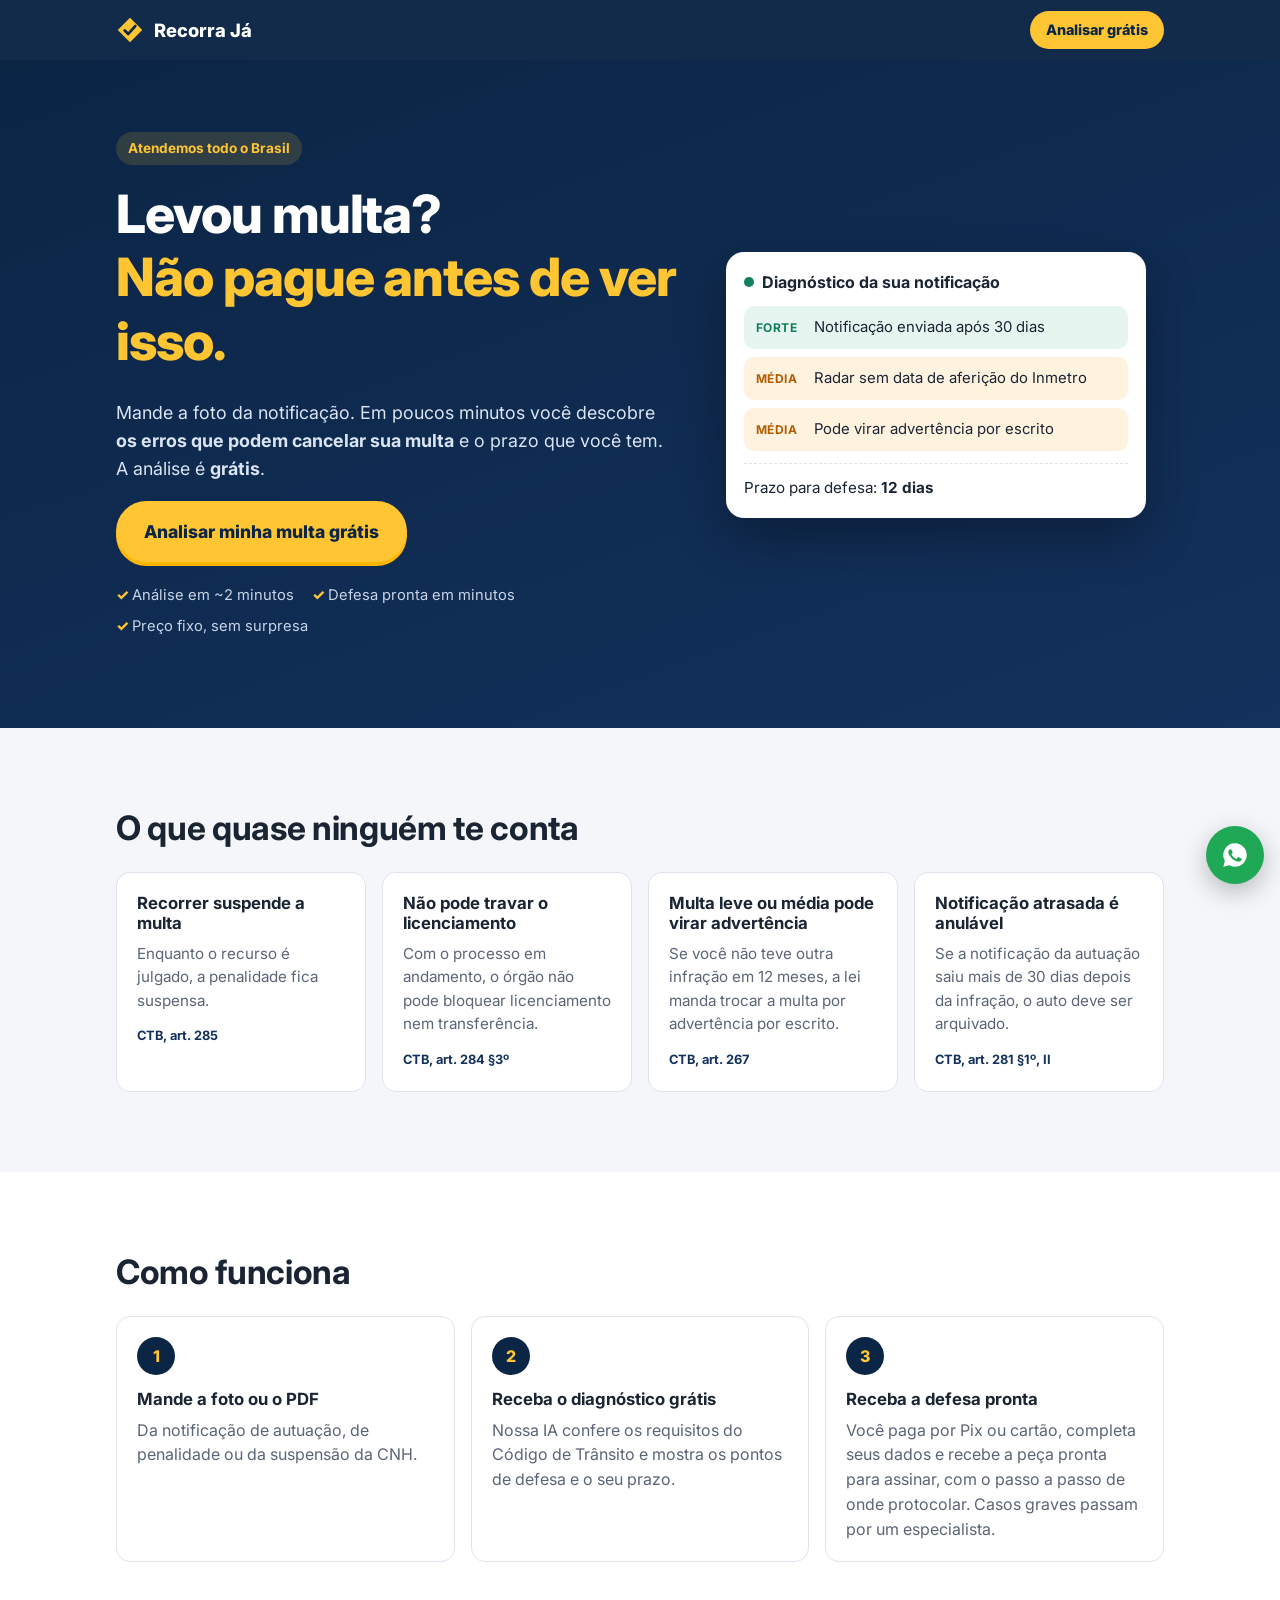
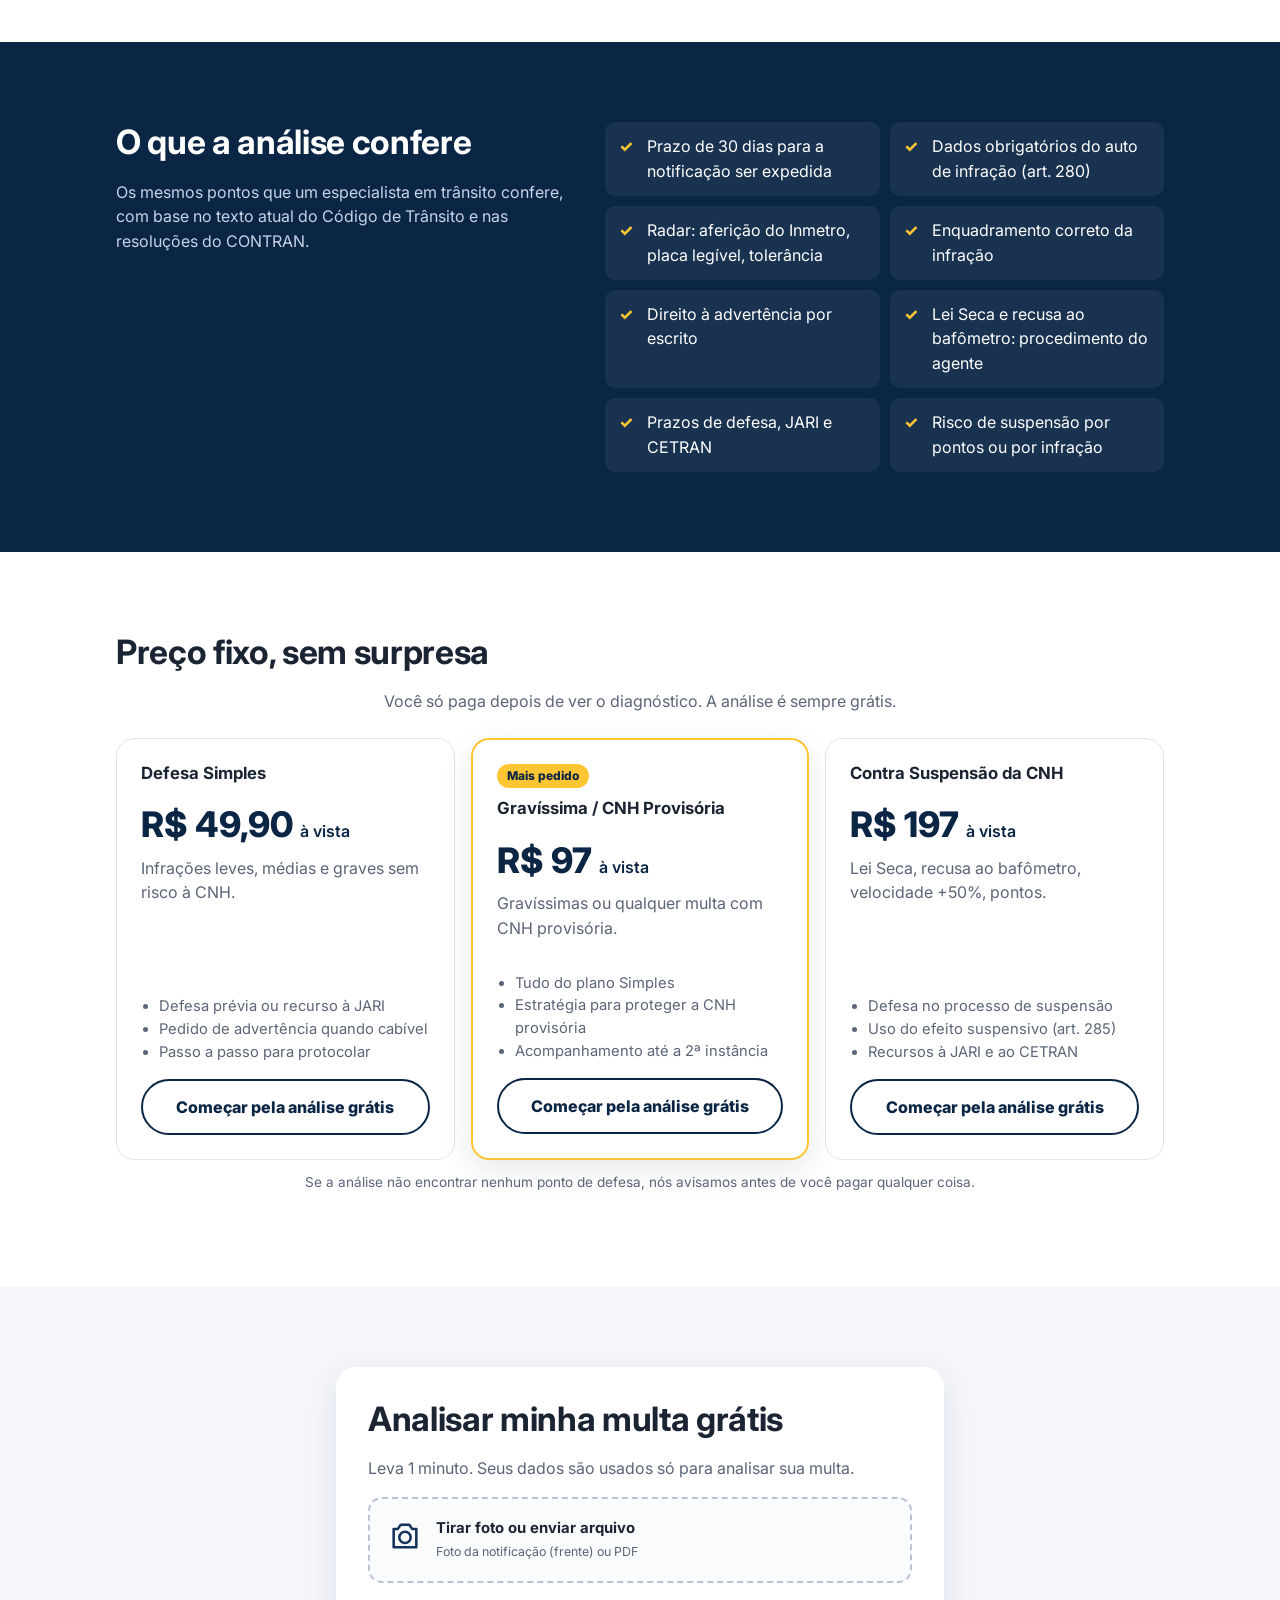
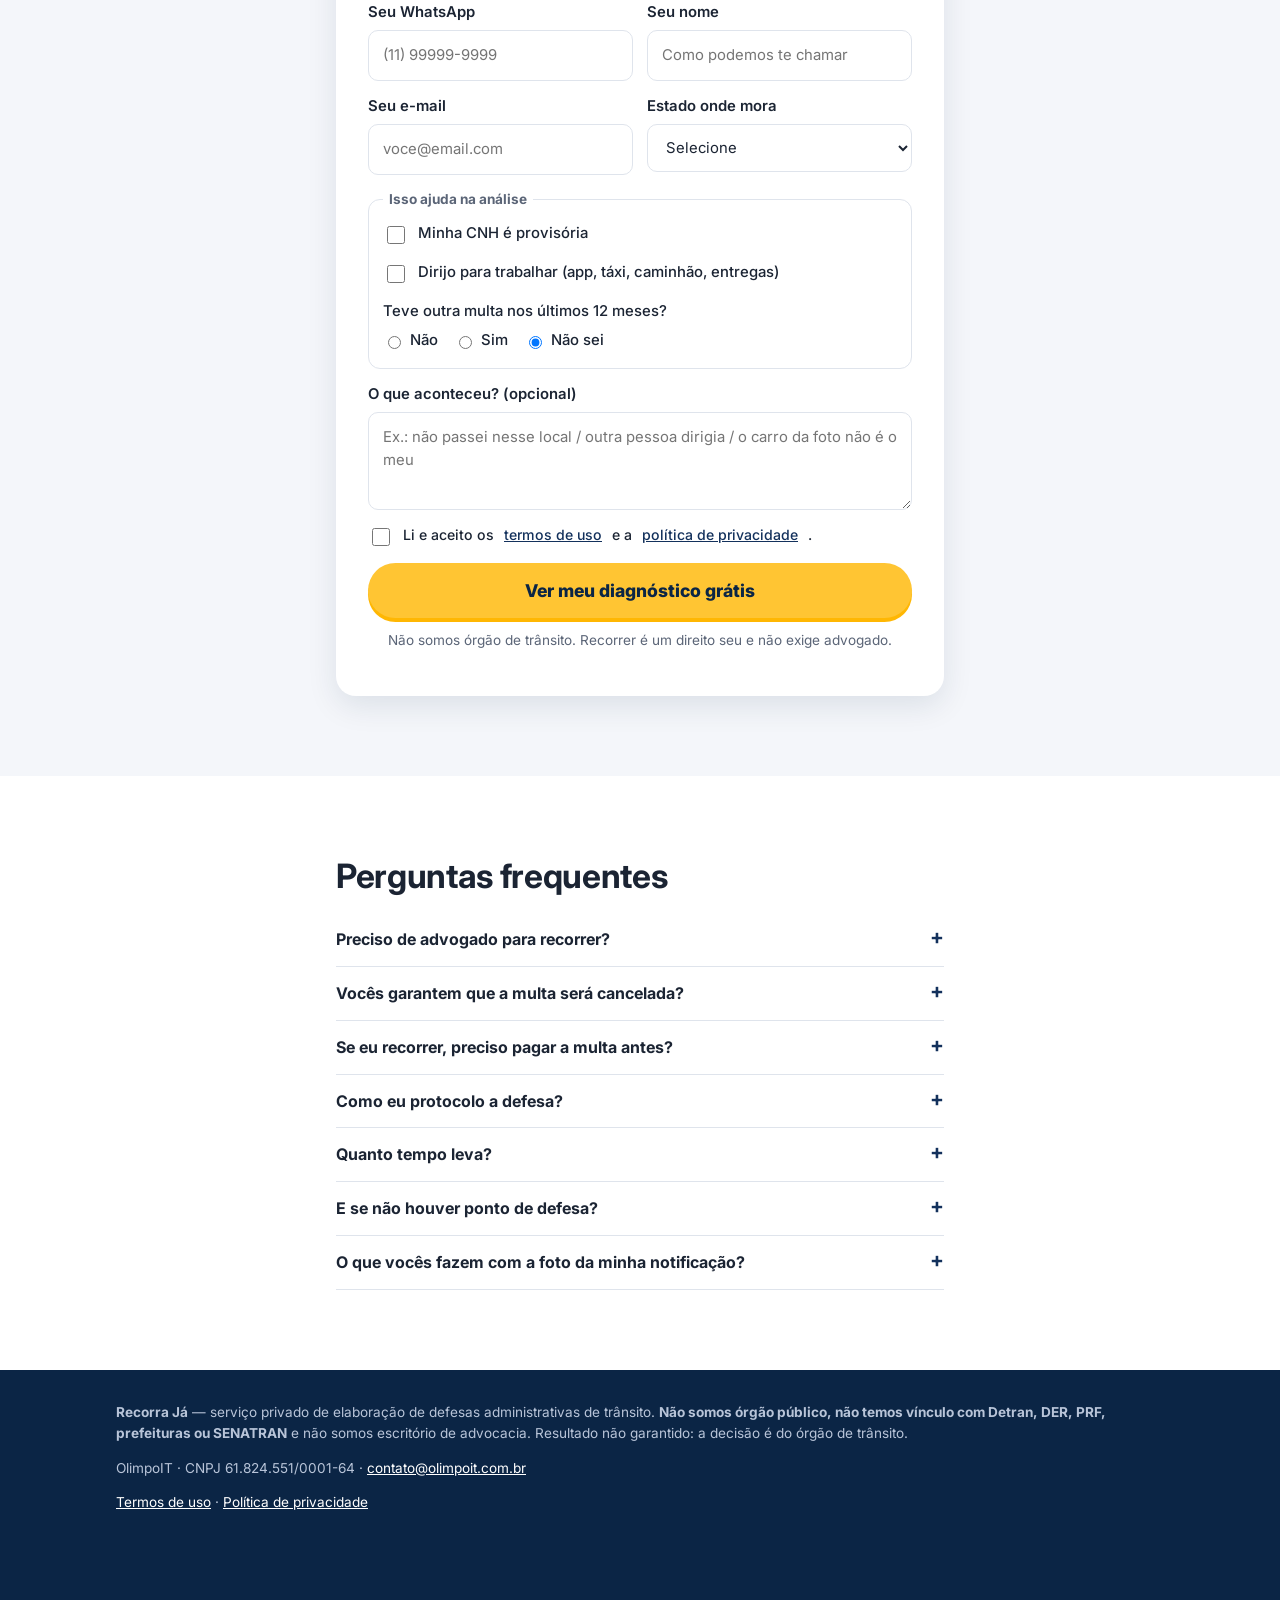
==== commit 4636a261: "Novos preços, contato OlimpoIT (CNPJ, e-mail e WhatsApp) Co-Authored-By: Claude Opus 5.5 <noreply@an" ====
--- a/index.html
+++ b/index.html
@@ -6,7 +6,7 @@
   <title>Recorra Já — Defesa de multa de trânsito com análise grátis</title>
   <meta name="description" content="Mande a foto da notificação e descubra em minutos os erros que podem cancelar sua multa. Defesa pronta com seus dados e o passo a passo para protocolar, em todo o Brasil.">
   <meta property="og:title" content="Levou multa? Veja se ela tem erro antes de pagar.">
-  <meta property="og:description" content="Análise grátis da sua notificação em minutos. Defesa pronta a partir de R$ 67.">
+  <meta property="og:description" content="Análise grátis da sua notificação em minutos. Defesa pronta a partir de R$ 49,90.">
   <meta property="og:type" content="website">
   <meta name="theme-color" content="#0b2545">
   <link rel="icon" href="favicon.svg" type="image/svg+xml">
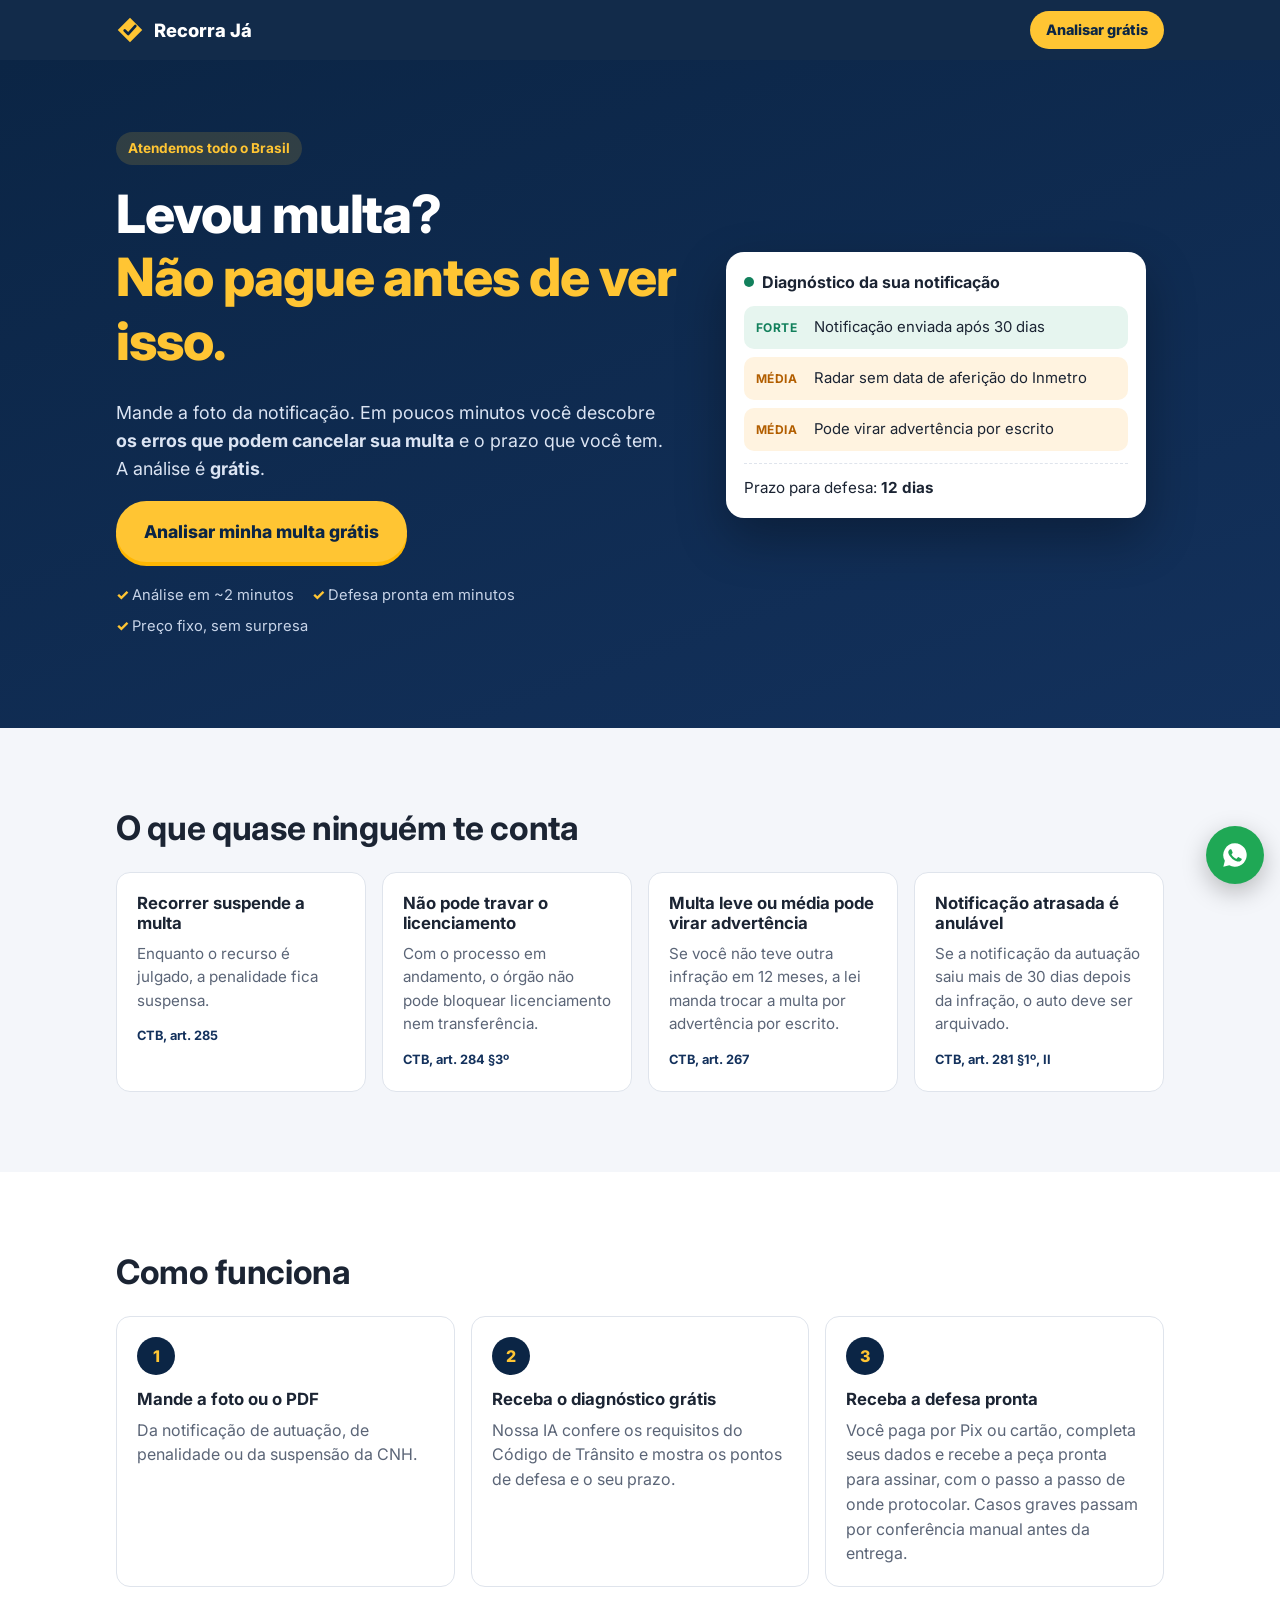
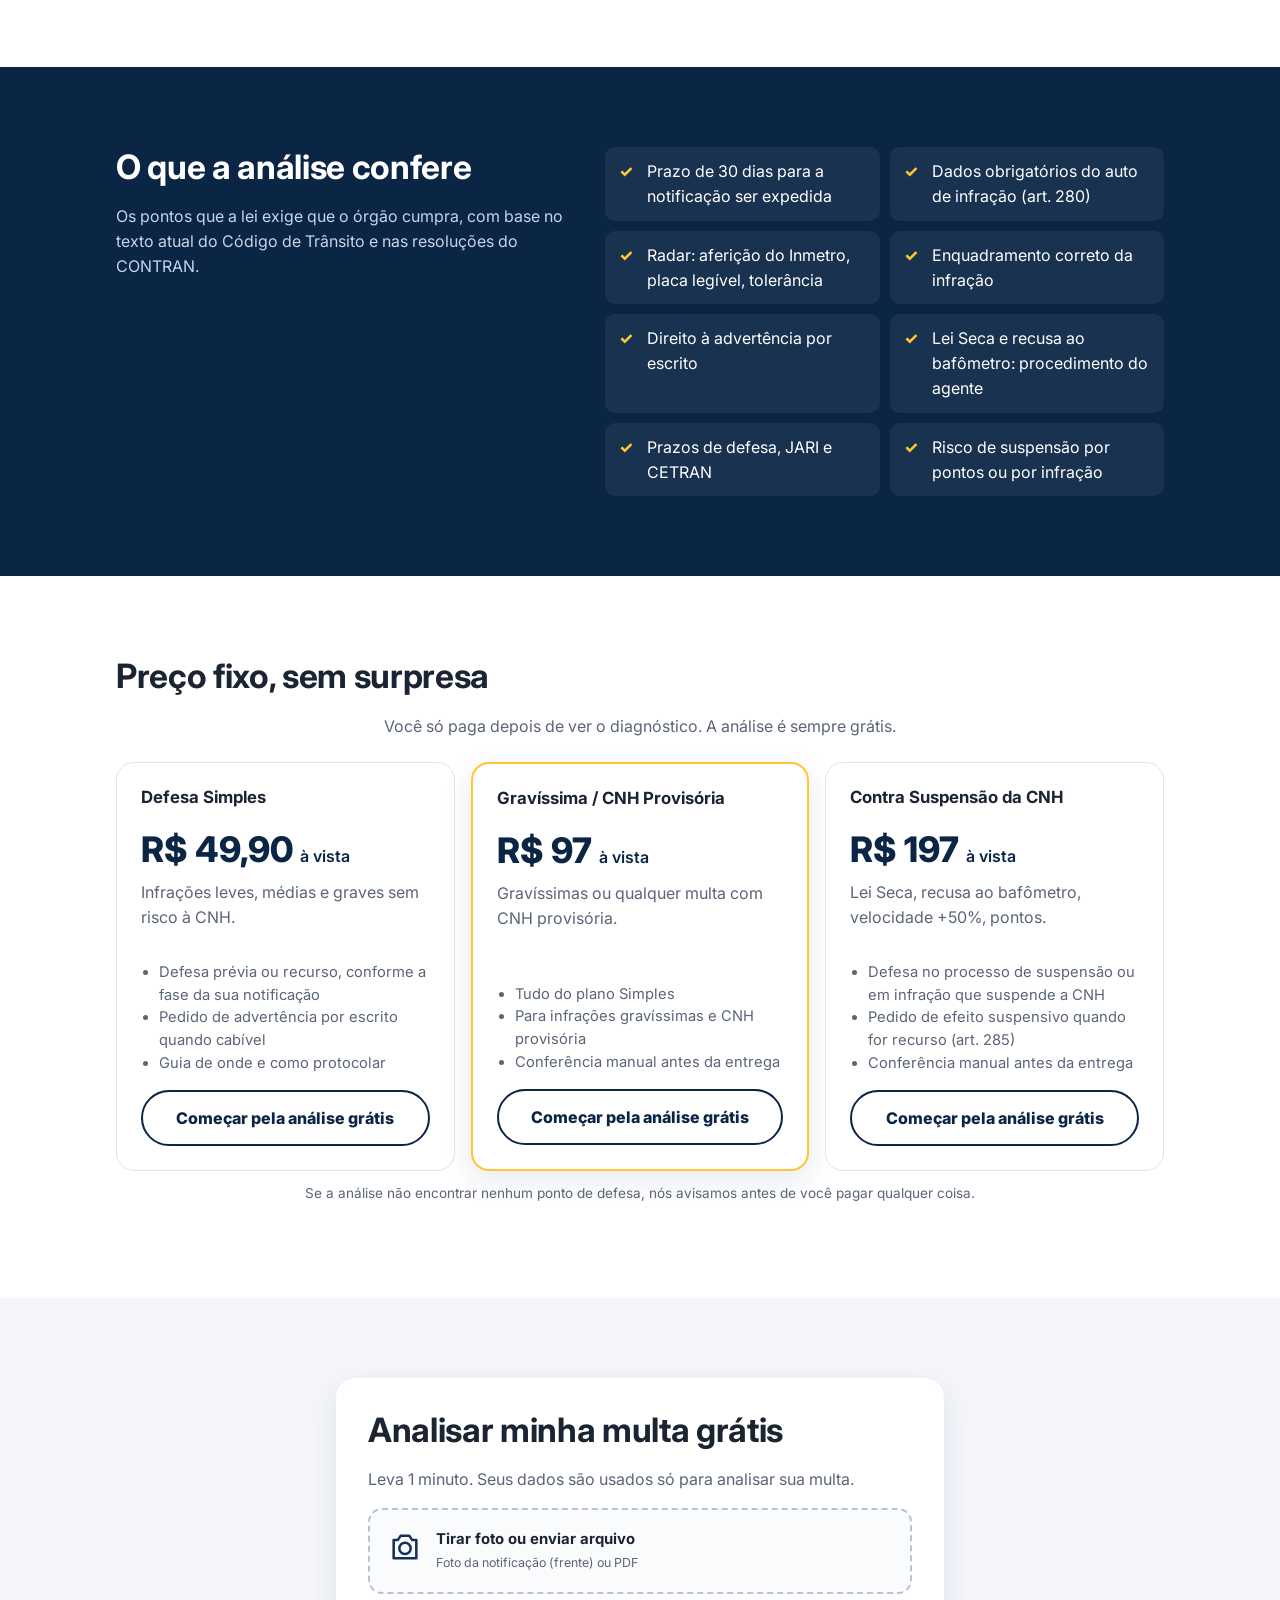
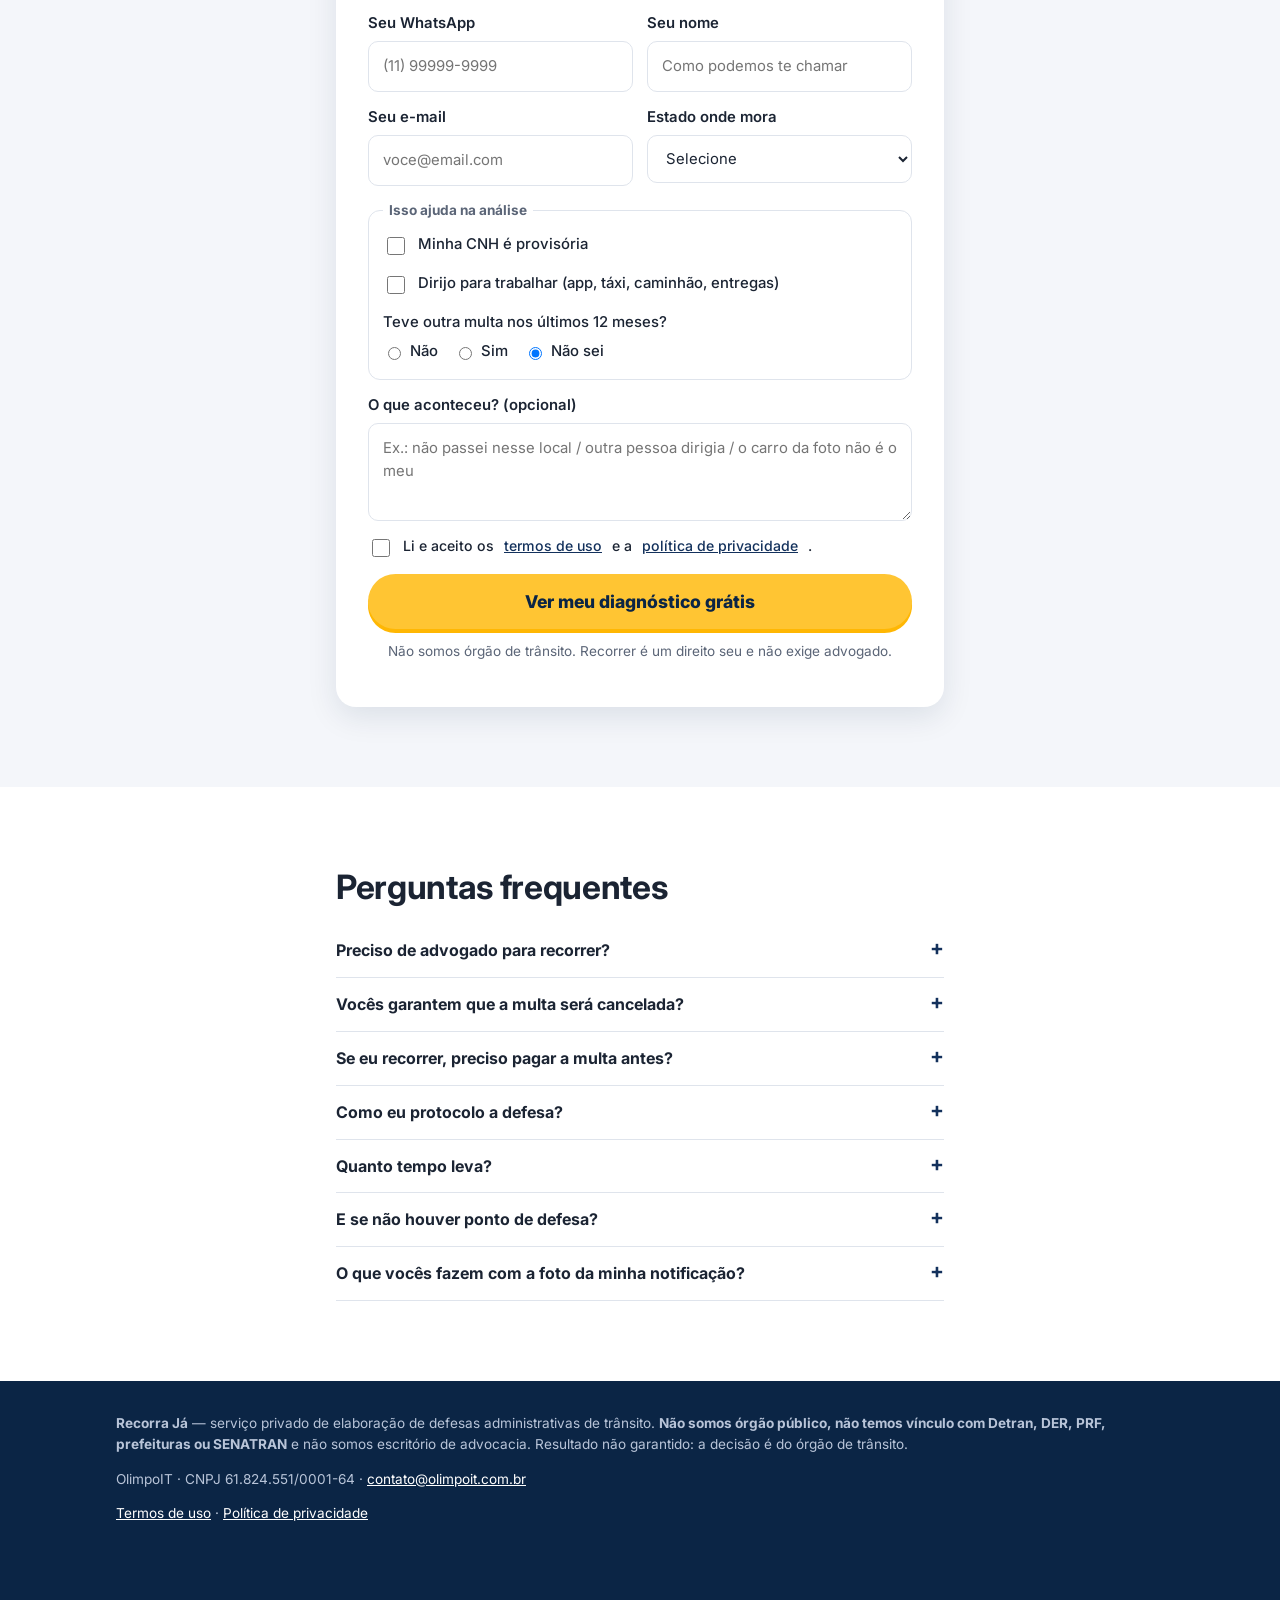
==== commit 77def8dd: "Planos e textos só com promessas que o sistema cumpre - Remove 'Acompanhamento até a 2ª instância', " ====
--- a/index.html
+++ b/index.html
@@ -74,7 +74,7 @@
     <ol class="passos">
       <li><span>1</span><h3>Mande a foto ou o PDF</h3><p>Da notificação de autuação, de penalidade ou da suspensão da CNH.</p></li>
       <li><span>2</span><h3>Receba o diagnóstico grátis</h3><p>Nossa IA confere os requisitos do Código de Trânsito e mostra os pontos de defesa e o seu prazo.</p></li>
-      <li><span>3</span><h3>Receba a defesa pronta</h3><p>Você paga por Pix ou cartão, completa seus dados e recebe a peça pronta para assinar, com o passo a passo de onde protocolar. Casos graves passam por um especialista.</p></li>
+      <li><span>3</span><h3>Receba a defesa pronta</h3><p>Você paga por Pix ou cartão, completa seus dados e recebe a peça pronta para assinar, com o passo a passo de onde protocolar. Casos graves passam por conferência manual antes da entrega.</p></li>
     </ol>
   </div>
 </section>
@@ -84,7 +84,7 @@
   <div class="wrap two-col">
     <div>
       <h2>O que a análise confere</h2>
-      <p class="muted">Os mesmos pontos que um especialista em trânsito confere, com base no texto atual do Código de Trânsito e nas resoluções do CONTRAN.</p>
+      <p class="muted">Os pontos que a lei exige que o órgão cumpra, com base no texto atual do Código de Trânsito e nas resoluções do CONTRAN.</p>
     </div>
     <ul class="check">
       <li>Prazo de 30 dias para a notificação ser expedida</li>
@@ -189,7 +189,7 @@
     <details><summary>Vocês garantem que a multa será cancelada?</summary><p>Não, e desconfie de quem garante. Quem decide é o órgão de trânsito. O que garantimos é uma defesa técnica, dentro do prazo, baseada nos erros reais encontrados na sua notificação.</p></details>
     <details><summary>Se eu recorrer, preciso pagar a multa antes?</summary><p>Não. O recurso pode ser apresentado sem pagar a multa (CTB, art. 286). Se você pagar e o recurso for aceito, tem direito à devolução corrigida.</p></details>
     <details><summary>Como eu protocolo a defesa?</summary><p>Junto com a defesa você recebe um guia feito para o seu caso: como assinar, onde protocolar (pela Carteira Digital de Trânsito quando o órgão aceita, pelo canal indicado na própria notificação, pelos Correios com AR ou presencialmente), quais documentos anexar e o que acontece depois.</p></details>
-    <details><summary>Quanto tempo leva?</summary><p>O diagnóstico sai em minutos. Depois do pagamento e dos seus dados, a defesa fica pronta em poucos minutos na maioria dos casos. Casos graves (como risco de suspensão da CNH) passam por um especialista e são entregues em até 24 horas úteis.</p></details>
+    <details><summary>Quanto tempo leva?</summary><p>O diagnóstico sai em minutos. Depois do pagamento e dos seus dados, a defesa fica pronta em poucos minutos na maioria dos casos. Casos graves (como risco de suspensão da CNH) passam por conferência manual da nossa equipe e são entregues em até 24 horas úteis.</p></details>
     <details><summary>E se não houver ponto de defesa?</summary><p>Nós te avisamos no diagnóstico, antes de qualquer pagamento. Se depois da revisão não houver defesa possível, devolvemos 100% do valor.</p></details>
     <details><summary>O que vocês fazem com a foto da minha notificação?</summary><p>Usamos só para analisar a sua multa e preparar a sua defesa. Não vendemos nem compartilhamos seus dados para outros fins. Veja a <a href="privacidade.html">política de privacidade</a>.</p></details>
   </div>
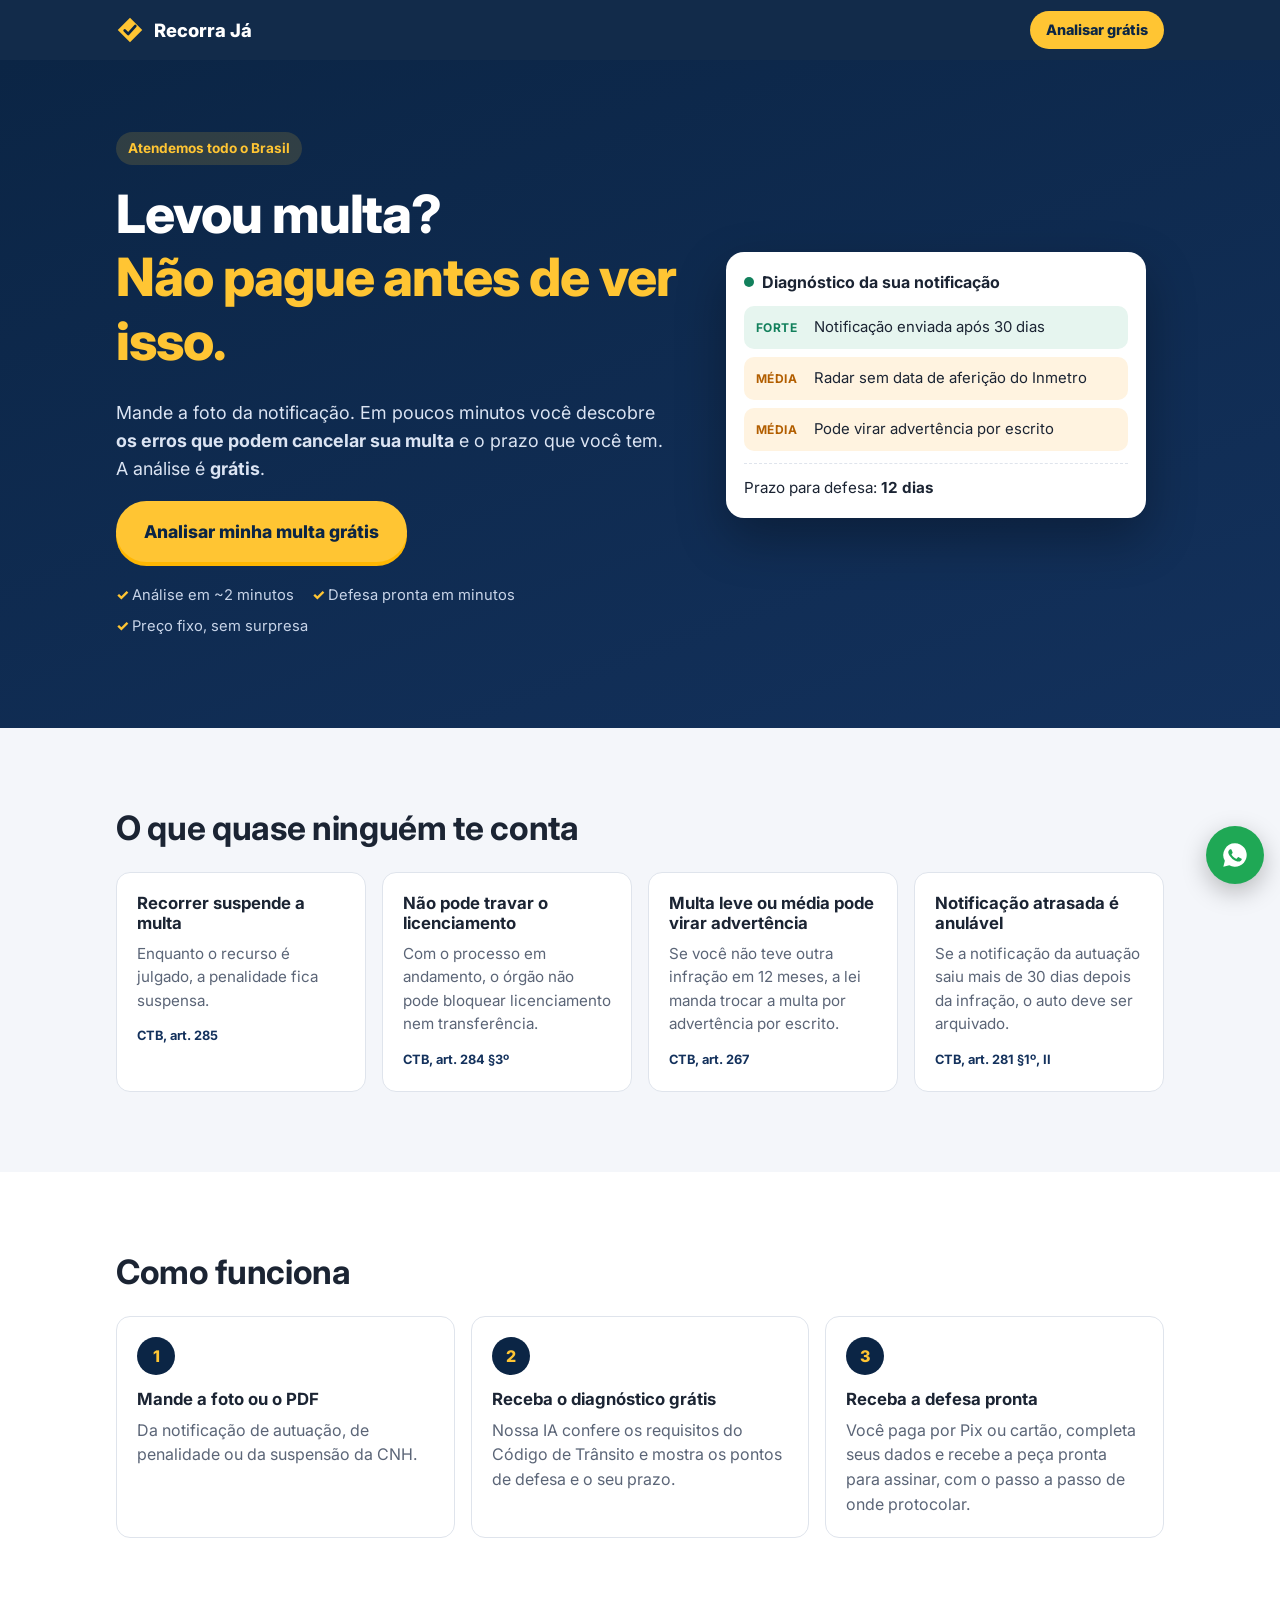
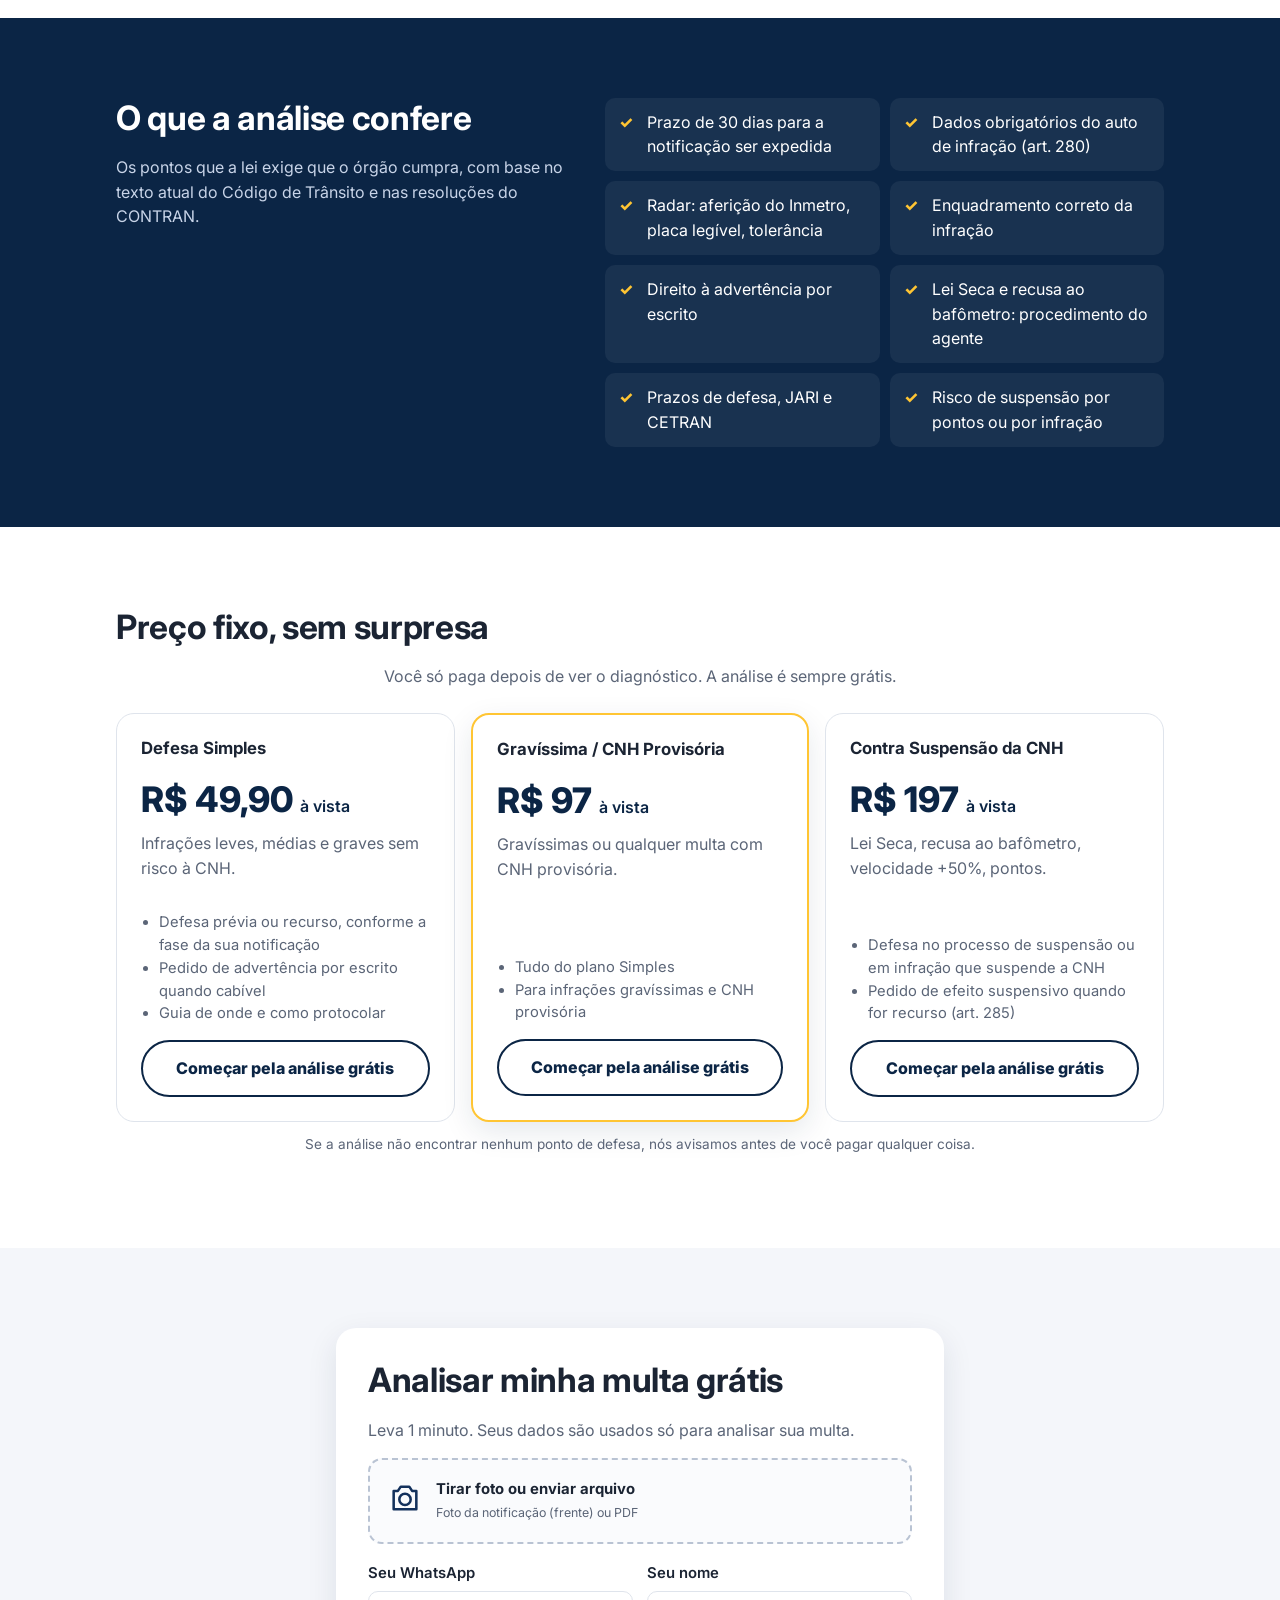
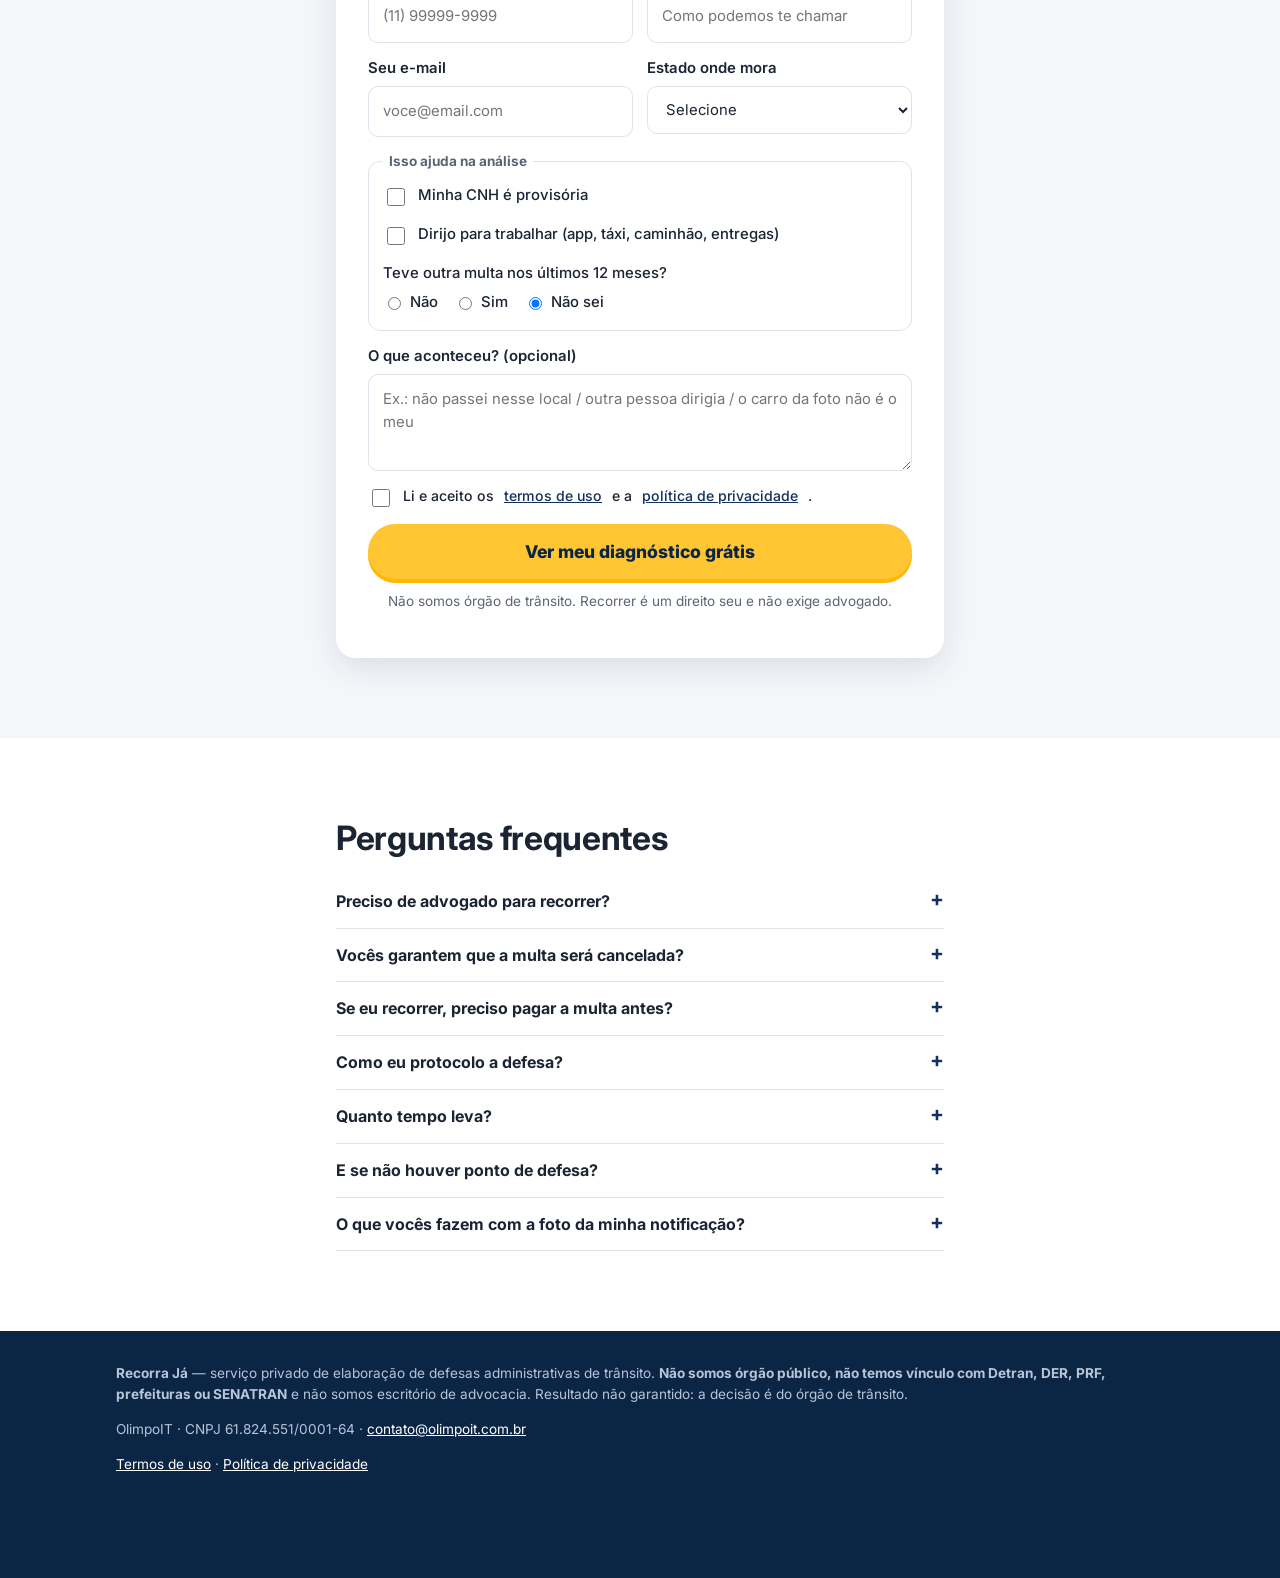
==== commit db191bd0: "Remove a promessa de conferência manual do site e dos termos A conferência manual não será mais ofer" ====
--- a/index.html
+++ b/index.html
@@ -74,7 +74,7 @@
     <ol class="passos">
       <li><span>1</span><h3>Mande a foto ou o PDF</h3><p>Da notificação de autuação, de penalidade ou da suspensão da CNH.</p></li>
       <li><span>2</span><h3>Receba o diagnóstico grátis</h3><p>Nossa IA confere os requisitos do Código de Trânsito e mostra os pontos de defesa e o seu prazo.</p></li>
-      <li><span>3</span><h3>Receba a defesa pronta</h3><p>Você paga por Pix ou cartão, completa seus dados e recebe a peça pronta para assinar, com o passo a passo de onde protocolar. Casos graves passam por conferência manual antes da entrega.</p></li>
+      <li><span>3</span><h3>Receba a defesa pronta</h3><p>Você paga por Pix ou cartão, completa seus dados e recebe a peça pronta para assinar, com o passo a passo de onde protocolar.</p></li>
     </ol>
   </div>
 </section>
@@ -189,7 +189,7 @@
     <details><summary>Vocês garantem que a multa será cancelada?</summary><p>Não, e desconfie de quem garante. Quem decide é o órgão de trânsito. O que garantimos é uma defesa técnica, dentro do prazo, baseada nos erros reais encontrados na sua notificação.</p></details>
     <details><summary>Se eu recorrer, preciso pagar a multa antes?</summary><p>Não. O recurso pode ser apresentado sem pagar a multa (CTB, art. 286). Se você pagar e o recurso for aceito, tem direito à devolução corrigida.</p></details>
     <details><summary>Como eu protocolo a defesa?</summary><p>Junto com a defesa você recebe um guia feito para o seu caso: como assinar, onde protocolar (pela Carteira Digital de Trânsito quando o órgão aceita, pelo canal indicado na própria notificação, pelos Correios com AR ou presencialmente), quais documentos anexar e o que acontece depois.</p></details>
-    <details><summary>Quanto tempo leva?</summary><p>O diagnóstico sai em minutos. Depois do pagamento e dos seus dados, a defesa fica pronta em poucos minutos na maioria dos casos. Casos graves (como risco de suspensão da CNH) passam por conferência manual da nossa equipe e são entregues em até 24 horas úteis.</p></details>
+    <details><summary>Quanto tempo leva?</summary><p>O diagnóstico sai em minutos. Depois do pagamento e dos seus dados, a defesa fica pronta em poucos minutos na maioria dos casos. Se o processamento demorar mais que o normal, você recebe a defesa por e-mail em até 24 horas úteis.</p></details>
     <details><summary>E se não houver ponto de defesa?</summary><p>Nós te avisamos no diagnóstico, antes de qualquer pagamento. Se depois da revisão não houver defesa possível, devolvemos 100% do valor.</p></details>
     <details><summary>O que vocês fazem com a foto da minha notificação?</summary><p>Usamos só para analisar a sua multa e preparar a sua defesa. Não vendemos nem compartilhamos seus dados para outros fins. Veja a <a href="privacidade.html">política de privacidade</a>.</p></details>
   </div>
